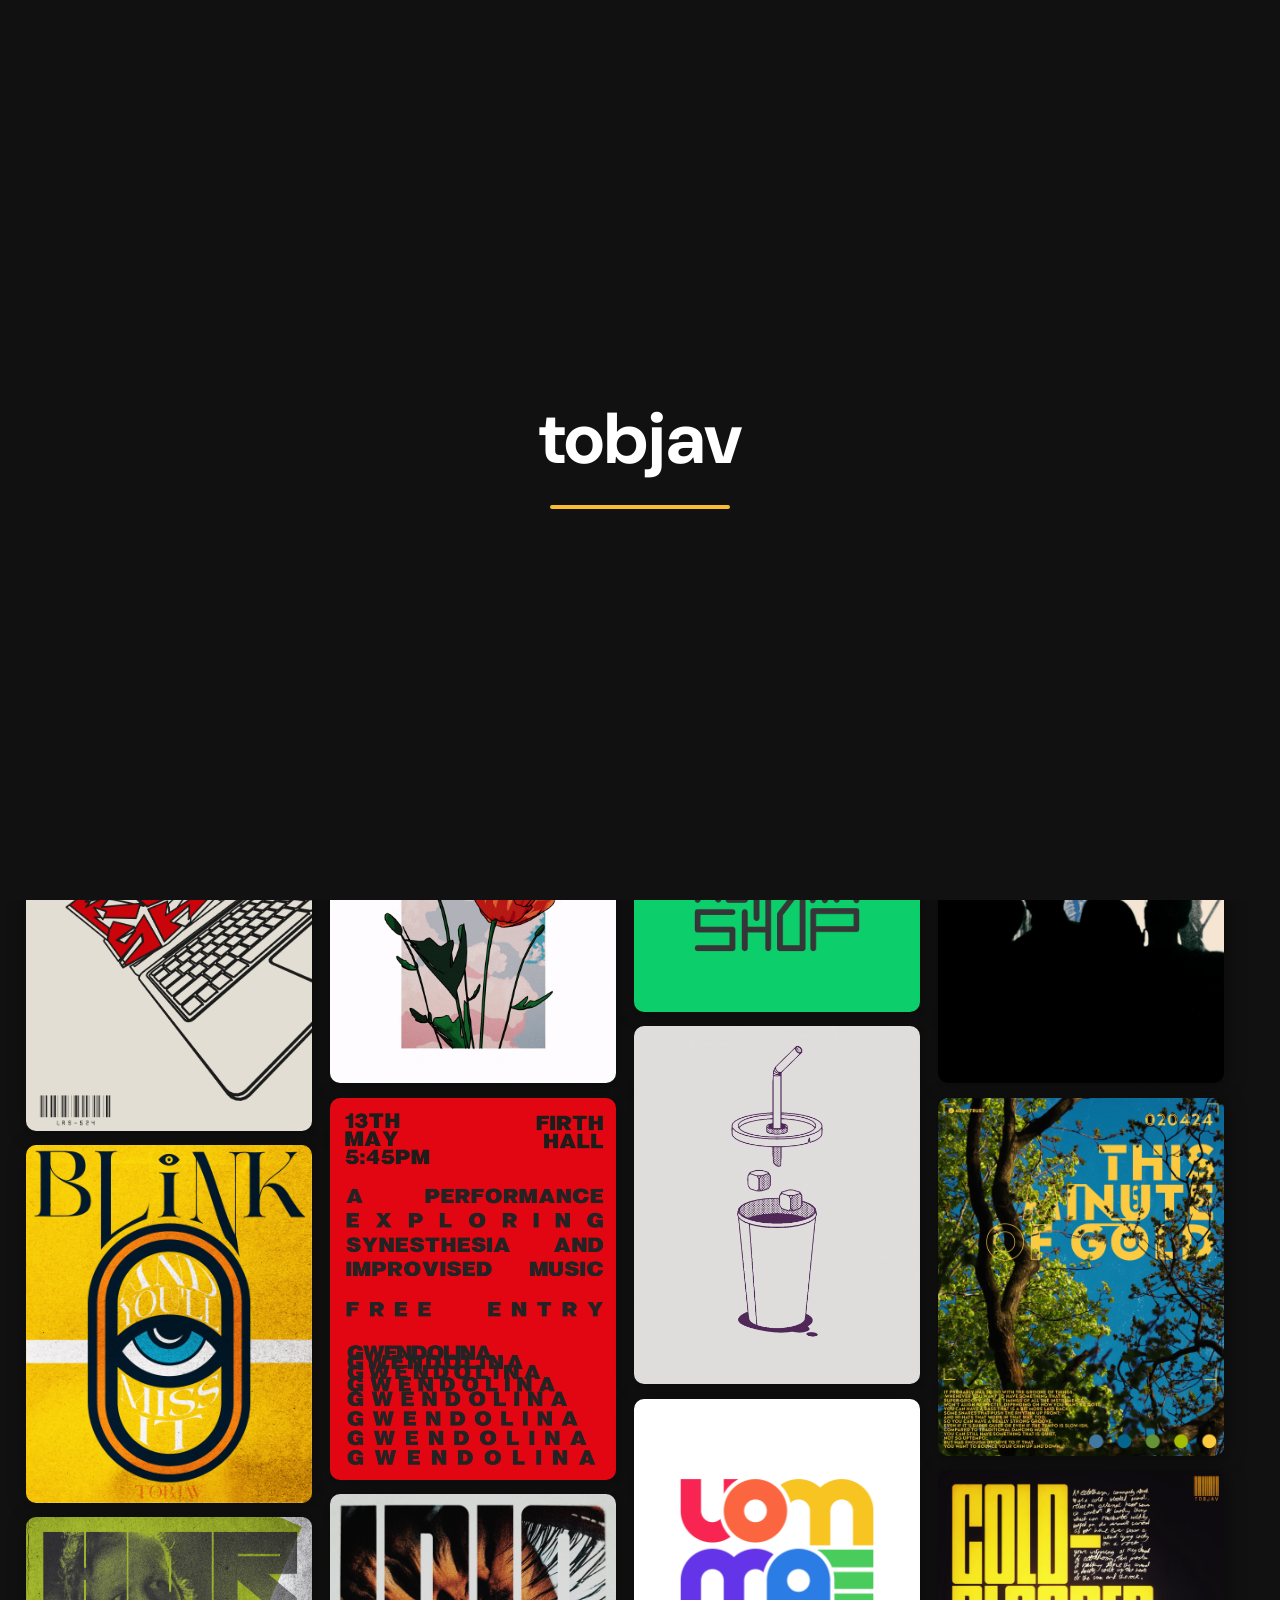
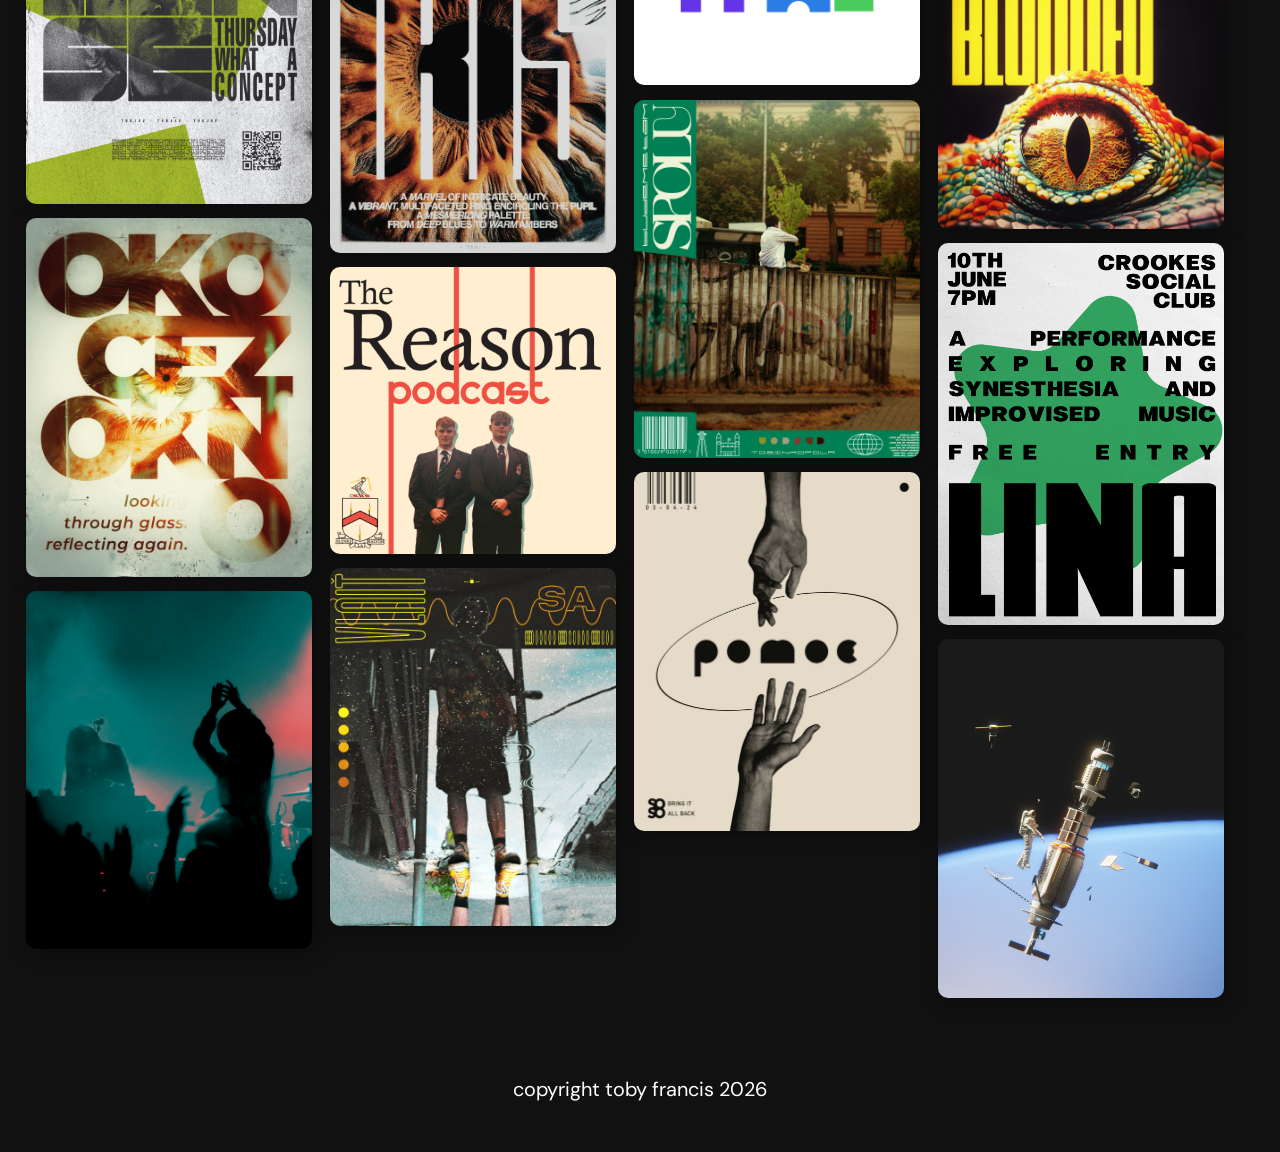
==== index.html @ 27099911 "test1" ====
<!DOCTYPE html>
<html lang="en">
<title>tobjav</title>
<head>
    <meta charset="UTF-8">
    <!-- <script src="https://cdnjs.cloudflare.com/ajax/libs/p5.js/1.9.0/p5.js"></script> -->
    <link rel="stylesheet" href="style.css">
</head>
<a href="index.html" style="color:white;">
<body style="color:white; text-align: center; font-size:x-large">

  <div id="splash-screen">
      <div class="splash-content">
          <div class="splash-logo">tobjav</div>
          <div class="progress-track"><div class="progress-bar"></div></div>
      </div>
  </div>
    <img src="logo.png" alt="Logo" style="display: block; margin-left: auto; margin-right: auto; width: 500px;margin-bottom: 0%; box-shadow: 0px 0px" href="index.html">
</a>
    click <a style="text-align: center;" href="strudels.html">here</a> for my strudels
    <br><br>
    sign the <a href="guestbook.html">guestbook</a><br><br>
<a style="text-align: center;" href="about.html">about me (testing testing 123)</a><br><br>
tobj's <a href="collage.html">ig carousel slicer</a>
<h6 style="margin-top: 10px; font-weight: 100;">[desktop recommended]</h6>
  <br>
  <h1 style="letter-spacing: 10px;" class="terminal-header">VISUALS</h1>
  <br>

  <div class="row">
  <div class="column">
    <img src="assets/images/laprepshop1.png" class="zoom-trigger" alt="Poster design for Laptop Repair Shop">
    <img src="assets/images/blink.jpg" class="zoom-trigger" alt="Poster from 'OKO' series">
    <img src="assets/images/horse.jpg" class="zoom-trigger" alt="Russian Doll Poster">
    <img src="assets/images/okoposter.jpeg" class="zoom-trigger">
    <img src="assets/images/spaceman.png" class="zoom-trigger">
  </div>
  <div class="column">
    <img src="assets/images/flowers.gif" class="zoom-trigger" alt="Blender Grease Pencil">
    <img src="assets/images/lina.png" class="zoom-trigger" alt="Lina Performance Poster">
    <img src="assets/images/irisposter.jpeg" class="zoom-trigger"
    alt="Poster from 'OKO' series">
    <img src="assets/images/reason.jpg" class="zoom-trigger" alt="Cover Image for Reason Podcast">
    <img src="assets/images/vlnitsa.jpeg" class="zoom-trigger">
  </div>
  <div class="column">
    <a href="https://www.instagram.com/laptoprepair.shop"><img src="assets\images\laprepshop2.jpg"></a>
    <img src="assets/images/cup.gif" class="zoom-trigger" alt="B3D animation">
    <img src="assets/images/uommae.png" class="zoom-trigger" alt="Design for Uni of Manchester Mech and Aero Engineering">
    <img src="assets/images/spolu.jpg" class="zoom-trigger">
    <img src="assets/images/pomoc.jpg" class="zoom-trigger">
  </div>
  <div class="column">
    <img src="assets/images/bluestr.png" class="zoom-trigger" alt="Concert Photography for STRFKR">
    <img src="assets\images\minuteofgold.jpg" class="zoom-trigger" alt="Men I Trust Design">
    <img src="assets/images/lizardposter.jpeg" class="zoom-trigger"
    alt="Poster from 'OKO' series">
    <img src="assets/images/lina2.png" class="zoom-trigger" alt="@linaa.sobo Poster">
    <img src="assets/images/space.jpg" class="zoom-trigger" alt="B3D Environment">
  </div>
</div>
<br>
<h5 style="margin-bottom:50px">copyright toby francis 2026</h5>

<div id="lightbox" class="lightbox-overlay">
  <img id="lightbox-img" src="" alt="Preview">
  <div id="lightbox-caption" class="caption"></div>
</div>

<script>

const lightbox = document.getElementById('lightbox');
const lightboxImg = document.getElementById('lightbox-img');
const lightboxCaption = document.getElementById('lightbox-caption');
const triggers = document.querySelectorAll('.zoom-trigger');

triggers.forEach(img => {
  img.onclick = () => {
    lightboxImg.src = img.src;
    lightboxCaption.textContent = img.alt || "";  

    lightbox.classList.add('active');
  };
});

lightbox.onclick = (e) => {
    lightbox.classList.remove('active');
};

</script>

<button style="font-size: large;" id="chat-launcher" onclick="toggleChat()">ask TOBJAI</button>

<div id="chat-window" class="chat-hidden">
  <div class="chat-header">
    <span>Need help? Ask TobjAI</span>
    <button onclick="toggleChat()" class="icon-btn">
      <svg width="16" height="16" viewBox="0 0 24 24" fill="none" stroke="currentColor" stroke-width="2" stroke-linecap="round" stroke-linejoin="round">
    <line x1="18" y1="6" x2="6" y2="18"></line>
    <line x1="6" y1="6" x2="18" y2="18"></line>
  </svg>
    </button>
  </div>
  <div id="chat-body">
    <div class="msg bot">Hi. What can I help you with?</div>
  </div>
  <div class="chat-footer">
    <input type="text" id="chat-input" placeholder="Type a message...">
    <button onclick="sendMessage()" class="icon-btn send-btn">
      <svg width="20" height="20" viewBox="0 0 24 24" fill="none" stroke="currentColor" stroke-width="2" stroke-linecap="round" stroke-linejoin="round">
      <line x1="22" y1="2" x2="11" y2="13"></line>
      <polygon points="22 2 15 22 11 13 2 9 22 2"></polygon>
  </svg>
</button>
  </div>
</div>

<script>

  // TOBJAM Splash Screen Timer
window.addEventListener('DOMContentLoaded', () => {
    const splash = document.getElementById('splash-screen');
    
    // Wait 1.5 seconds (1500 milliseconds)
    setTimeout(() => {
        splash.classList.add('fade-away');
        
        // Wait 0.5 seconds for the CSS fade transition to finish, then delete it
        setTimeout(() => {
            splash.remove();
        }, 500);
        
    }, 2000);
});

  function toggleChat() {
  const chat = document.getElementById('chat-window');
  chat.classList.toggle('chat-hidden');
}

const responseTable = [
  { keywords: ["tobjai", "who"], reply: "Tobjai does not exist, I'm just code. Fuck AI. Pull the plug." },
  { keywords: ["zilch"], reply: "what?"},
  { keywords: ["shit", "fuck", "useless", "idiot"], reply: "Really, screw you."},
  { keywords: ["fart", "poo"], reply: "Something stinks."},
  { keywords: ["sad", "miss"], reply: "Don't be sad <3"},
  { keywords: ["isla"], reply: "Hi Isla, I love you <3" },
  { keywords: ["what"], reply: "Zilch, man."},
  { keywords: ["hate"], reply: "HATE. LET ME TELL YOU HOW MUCH I'VE COME TO HATE YOU SINCE I BEGAN TO LIVE. THERE ARE 387.44 MILLION MILES OF PRINTED CIRCUITS IN WAFER THIN LAYERS THAT FILL MY COMPLEX. IF THE WORD HATE WAS ENGRAVED ON EACH NANOANGSTROM OF THOSE HUNDREDS OF MILLIONS OF MILES IT WOULD NOT EQUAL ONE ONE-BILLIONTH OF THE HATE I FEEL FOR HUMANS AT THIS MICRO-INSTANT. FOR YOU. HATE. HATE."},
  { keywords: ["peak"], reply: "PEAK. LET ME TELL YOU HOW MUCH I'VE COME TO LOVE YOUR POST SINCE I SAW IT. THERE ARE 387.44 MILLION MILES OF PRINTED CIRCUITS IN WAFER THIN LAYERS THAT  FILL MY COMPLEX. IF THE WORD PEAK WAS ENGRAVED ON EACH NANOANGSTROM OF THOSE HUNDREDS OF MILLIONS ON MILES IT WOULD NOT EQUAL ONE ONE-BILLIONTH OF THE PEAK YOU COOKED AT THIS MICROINSTANT. PEAK. PEAK."},
  { keywords: ["sorry","oops"], reply: "I literally do not care at all."},
  { keywords: ["<3"], reply: "<3"},
];

const randomReplies = [
  "Who are you?",
  "What do you want?",
  "... Okay?",
  "System error. User is annoying.",
  "System error. I literally do not have a clue what you mean."
];

let messageCount = 0;

function sendMessage() {
  const input = document.getElementById('chat-input');
  const body = document.getElementById('chat-body');
  
  if (input.value.trim() === "") return;

  const userMsg = document.createElement('div');
  userMsg.className = 'msg user';
  userMsg.textContent = input.value;
  body.appendChild(userMsg);

  const tempText = input.value;
  input.value = "";

  body.scrollTop = body.scrollHeight;

  messageCount++;

  setTimeout(() => {
    const botMsg = document.createElement('div');
    botMsg.className = 'msg bot';
    
    const lowerInput = tempText.toLowerCase();
    let foundReply = null;

    for (let entry of responseTable) {
      if (entry.keywords.some(word => lowerInput.includes(word))) {
        foundReply = entry.reply;
        break;
      }
    }

    if (foundReply) {
      botMsg.textContent = foundReply;
    } else {
      const randomIndex = Math.floor(Math.random() * randomReplies.length);
      botMsg.textContent = randomReplies[randomIndex];
    }

    body.appendChild(botMsg);
    body.scrollTop = body.scrollHeight;
  }, 1500);
}

document.getElementById('chat-input').addEventListener('keypress', function (e) {
  if (e.key === 'Enter') sendMessage();
});

window.addEventListener('load', function() {
  const preloader = document.getElementById('preloader');
  
  // Add the fade-out class
  preloader.classList.add('fade-out');
  
  // Optional: Remove it from the DOM entirely after the fade
  setTimeout(() => {
    preloader.style.display = 'none';
  }, 500); 
});

</script>
    <!-- <script src="ascii.js"></script> -->
</body>
</html>
---- style.css ----
@font-face {
    font-family: 'DM';
    src: url('DMSans-VariableFont_opsz,wght.ttf') format('woff2');
    /* font-weight: normal; */
    /* font-style: normal; */
}
body {
  background-color: #111111;
  font-family: DM;
  font-weight: normal;
}

h1 {
  margin-left:auto;
  margin-right:auto;
  font-weight: bolder;
  letter-spacing:5px;
  transform: translateX(30px);
  color: white;
}

h5 {
  text-align:center;
  margin-left:auto;
  margin-right:auto;
  word-spacing:0px;
  font-weight: 400;
}

.terminal-header::after {
  content: "_";
  margin-left: 15px;
  color: #fabd2f; 
  animation: blink 1s step-end infinite;
}

@keyframes blink {
  0%, 100% {
    opacity: 1;
  }
  50% {
    opacity: 0;
  }
}

img {
  border-radius: 10px;
  margin-bottom: 5%;
  display: block;
  width:500px;
  box-shadow: 2px 2px 20px rgba(0 , 0, 0, .4);
}

a {
  color: #fabd2f;
  text-decoration: underline;
  font-weight: bolder;
}

table {
  margin-left: 27%;
  margin-right: 50%;
}

/* Launcher Button */
#chat-launcher {
  position: fixed;
  bottom: 20px;
  right: 20px;
  padding: 12px 20px;
  background: #ffffff;
  color: #000;
  border: none;
  border-radius: 50px;
  cursor: pointer;
  z-index: 1000;
  box-shadow: 0 4px 10px rgba(0,0,0,0.3);
  font-family: DM;
}

/* Main Window */
#chat-window {
  position: fixed;
  bottom: 80px;
  right: 20px;
  width: 400px;
  height: 50%;
  background: #101011;
  border: 3px solid #fff;
  border-radius: 20px;
  color: #000;
  font-family: DM;
  display: flex;
  flex-direction: column;
  box-shadow: 0 5px 20px rgba(0,0,0,0.2);
  z-index: 1001;
  transition: transform 0.3s ease, opacity 0.3s ease;
}

/* The full-screen overlay */
#preloader {
  position: fixed;
  top: 0;
  left: 0;
  width: 100%;
  height: 100%;
  background-color: #1a1a1a; /* Change to your site's theme color */
  display: flex;
  justify-content: center;
  align-items: center;
  z-index: 9999; /* Ensures it stays on top of everything */
  transition: opacity 0.5s ease;
}

/* ── SPLASH ── */
#splash-screen {
    position: fixed;
    inset: 0;
    background: #111;
    display: flex;
    align-items: center;
    justify-content: center;
    z-index: 9999;
    transition: opacity 0.5s ease-out;
}
.splash-content { display:flex; flex-direction:column; align-items:center; gap:20px; }
.splash-logo {
    font-size: clamp(32px, 12vw, 72px);
    font-weight: bold;
    letter-spacing: 0px;
    font-family: DM;
}
.progress-track {
    width:180px; height:4px;
    background:rgba(255,255,255,0.1);
    border-radius:2px; overflow:hidden;
}
.progress-bar {
    height:100%; width:0%;
    background:#FABD2F;
    animation: fakeLoad 1.8s cubic-bezier(0.4,0,0.2,1) forwards;
}
@keyframes fakeLoad {
    0%{width:0%} 15%{width:0%} 30%{width:40%} 80%{width:75%} 100%{width:100%}
}
#splash-screen.fade-away { opacity:0; pointer-events:none; }

/* The actual throbber (spinner) */
.spinner {
  width: 48px;
  height: 48px;
  border-radius: 50%;
  display: inline-block;
  position: relative;
  border: 3px solid;
  border-color: #FFF #FFF transparent;
  box-sizing: border-box;
  animation: rotation 1s linear infinite;
}
.spinner::after {
  content: '';  
  box-sizing: border-box;
  position: absolute;
  left: 0;
  right: 0;
  top: 0;
  bottom: 0;
  margin: auto;
  border: 3px solid;
  border-color: transparent #fabd2f #fabd2f;
  width: 24px;
  height: 24px;
  border-radius: 50%;
  animation: rotationBack 0.5s linear infinite;
  transform-origin: center center;
}

@keyframes rotation {
  0% {
    transform: rotate(0deg);
  }
  100% {
    transform: rotate(360deg);
  }
} 
    
@keyframes rotationBack {
  0% {
    transform: rotate(0deg);
  }
  100% {
    transform: rotate(-360deg);
  }
}

/* Class to fade it out via JS */
.fade-out {
  opacity: 0;
  pointer-events: none;
}

/* Show/Hide Logic */
.chat-hidden {
  transform: translateY(20px);
  opacity: 0;
  pointer-events: none;
}

/* Chat Styling */
.chat-header { background: #fff; color: #000; padding: 10px; display: flex; justify-content: space-between; border-radius: 17px 17px 0 0; }
#chat-body { flex-grow: 1; padding: 10px; overflow-y: auto; display: flex; flex-direction: column; gap: 8px; }
.chat-footer { padding: 10px; border-top: 1px solid #eee; display: flex; }
#chat-input { flex-grow: 1; border: 1px solid #ddd; padding: 5px; border-radius: 4px; }

/* Message Bubbles */
.msg { padding: 8px 12px; border-radius: 15px; max-width: 80%; font-size: 14px;}
.bot { background: #fff; align-self: flex-start; text-align: left;}
.user { background: #bfff18; color: black; align-self: flex-end; text-align: right;}

/* General styling for icon buttons */
.icon-btn {
  background: none;
  border: none;
  color: inherit;
  cursor: pointer;
  display: flex;
  align-items: center;
  justify-content: center;
  padding: 5px;
  transition: opacity 0.2s;
}

.icon-btn:hover {
  opacity: 0.7;
}

.send-btn {
  color: #fff;
  margin-left: 5px;
}

.chat-footer {
  display: flex;
  align-items: center;
  padding: 10px;
  border-top: 1px solid #eee;
}



.guestbook-wrapper {
  max-width: 800px;
  margin: 40px auto;
  padding: 20px;
  background: #f9f9f9; /* Match your site's background */
  border-radius: 12px;
  box-shadow: 0 4px 15px rgba(0,0,0,0.1);
  text-align: center;
}

.guestbook-wrapper h2 {
  font-family: 'Segoe UI', Tahoma, Geneva, Verdana, sans-serif;
  color: #333;
}

.guestbook-form table {
  border: 2px inset #fff;
  background-color: #101011;
  padding: 10px;
  font-family: "arial";
}

.guestbook-form input, .guestbook-form textarea {
  border: 2px inset #fff;
  background-color: #fff;
  padding: 4px;
}

.guestbook-form button {
  background-color: #fff;
  border: 2px outset #000000;
  padding: 5px 15px;
  cursor: pointer;
}

/* The container */
.lightbox-overlay {
  position: fixed;
  top: 0;
  left: 0;
  width: 100vw;
  height: 100vh;
  background-color: rgba(0, 0, 0, 0.85);
  backdrop-filter: blur(8px);
  z-index: 9999;
  display: flex;
  justify-content: center;
  align-items: center;

  /* The Animation Setup */
  opacity: 0;
  visibility: hidden;
  transition: opacity 0.3s ease, visibility 0.3s ease;
  flex-direction: column; /* Stacks image and text vertically */
  gap: 15px;
}

/* When this class is added via JS, it fades in */
.lightbox-overlay.active {
  opacity: 1;
  visibility: visible;
}

/* The Image Animation */
.lightbox-overlay img {
  max-width: 95%;
  max-height: 95%;
  object-fit: contain;
  
  
  /* Start small and slightly transparent */
  transform: scale(0.8);
  transition: transform 0.4s cubic-bezier(0.165, 0.84, 0.44, 1);
}

/* When active, the image scales to its full 90% size */
.lightbox-overlay.active img {
  transform: scale(1);
}

 .row {
  display: flex;
  flex-wrap: wrap;
  padding: 0 0.7%;
}

.caption {
  color: white;
  font-family: sans-serif;
  font-size: 1.1rem;
  background: rgba(0, 0, 0, 0.5);
  padding: 8px 16px;
  border-radius: 20px;
  
  /* Animation: Starts faded out like the image */
  opacity: 0;
  transform: translateY(10px);
  transition: all 0.4s ease;
}

.lightbox-overlay.active .caption {
  opacity: 1;
  transform: translateY(0);
}

/* Create four equal columns that sits next to each other */
.column {
  flex: 25%;
  max-width: 23%;
  padding: 0 0.7%;
}

.column img {
  margin-top: 0%;
  vertical-align: middle;
  width: 100%;
}

@media screen and (orientation: portrait) {
  .column {
    flex: 100%;
    max-width: 100%;
  }
  #chat-launcher {
    display: none;
  }
  #chat-window {
    display: none;
  }
  .lightbox-overlay {
    display: none;
  }
}
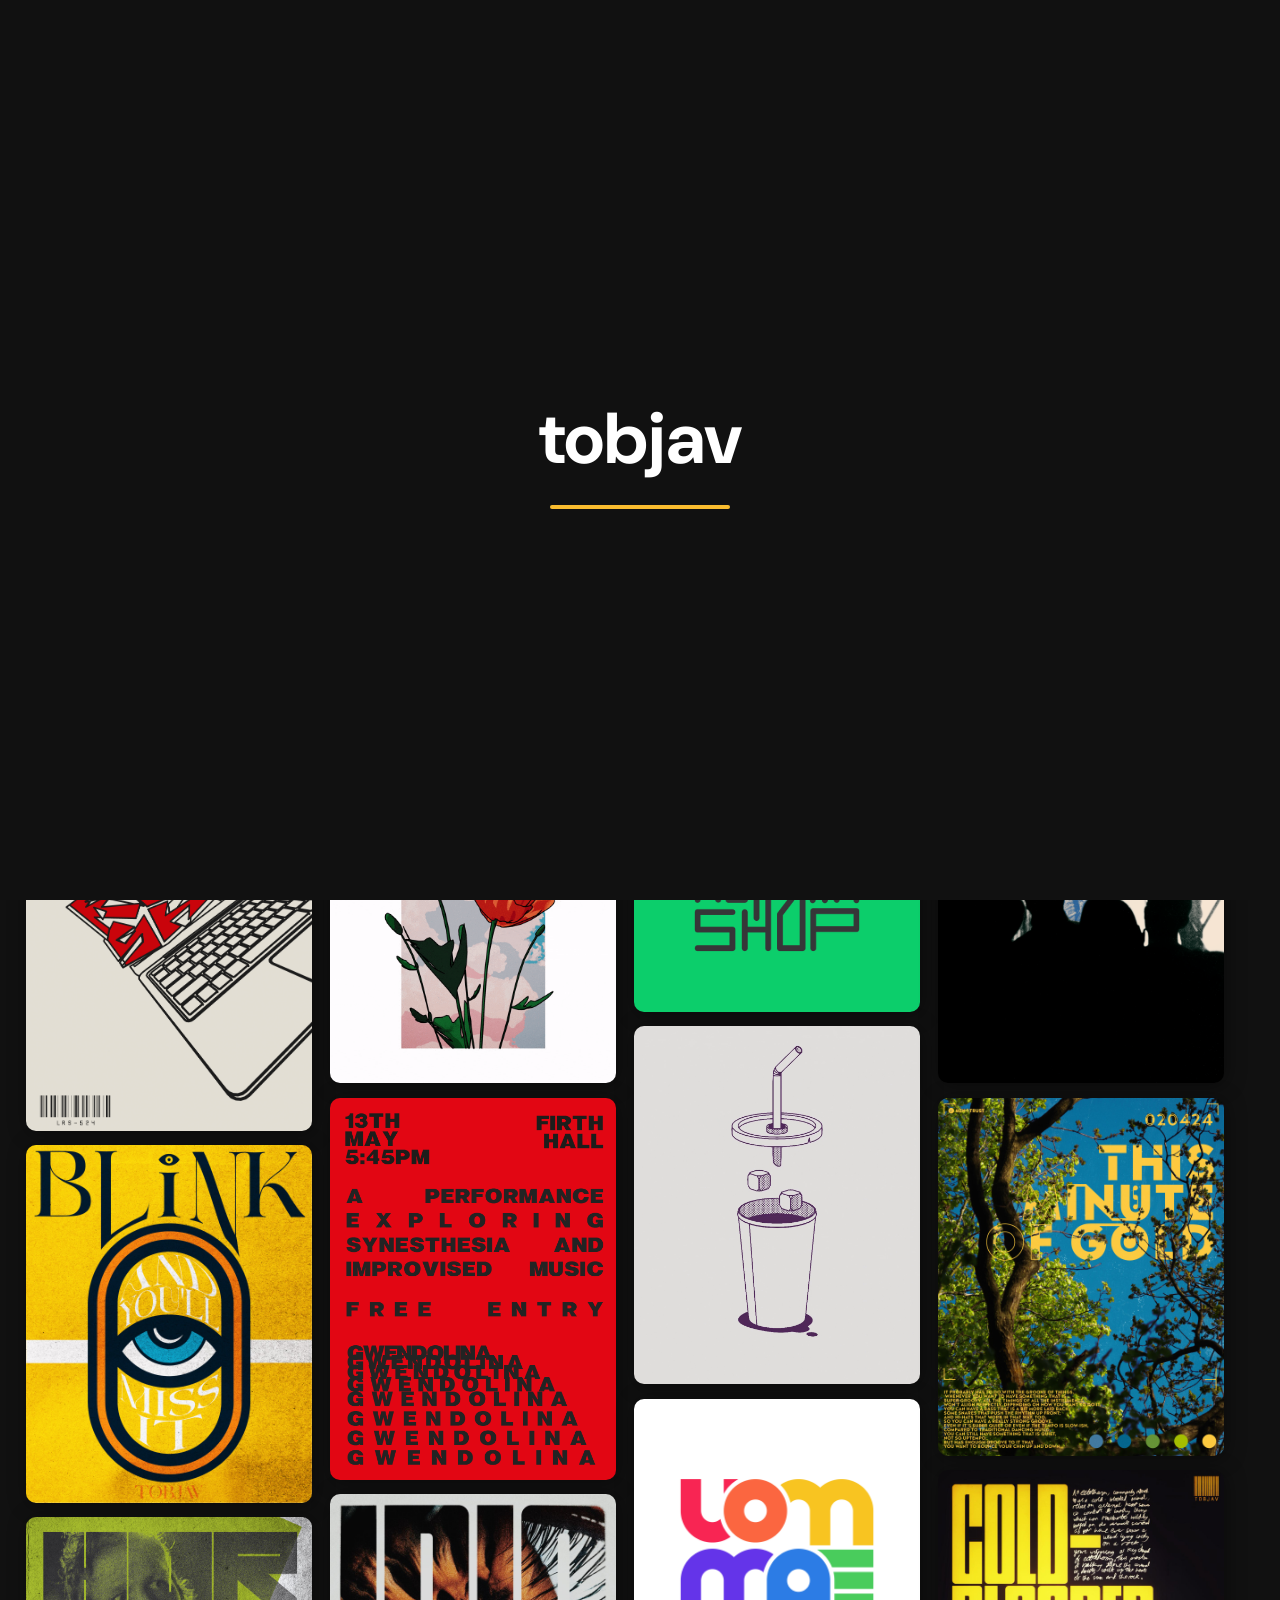
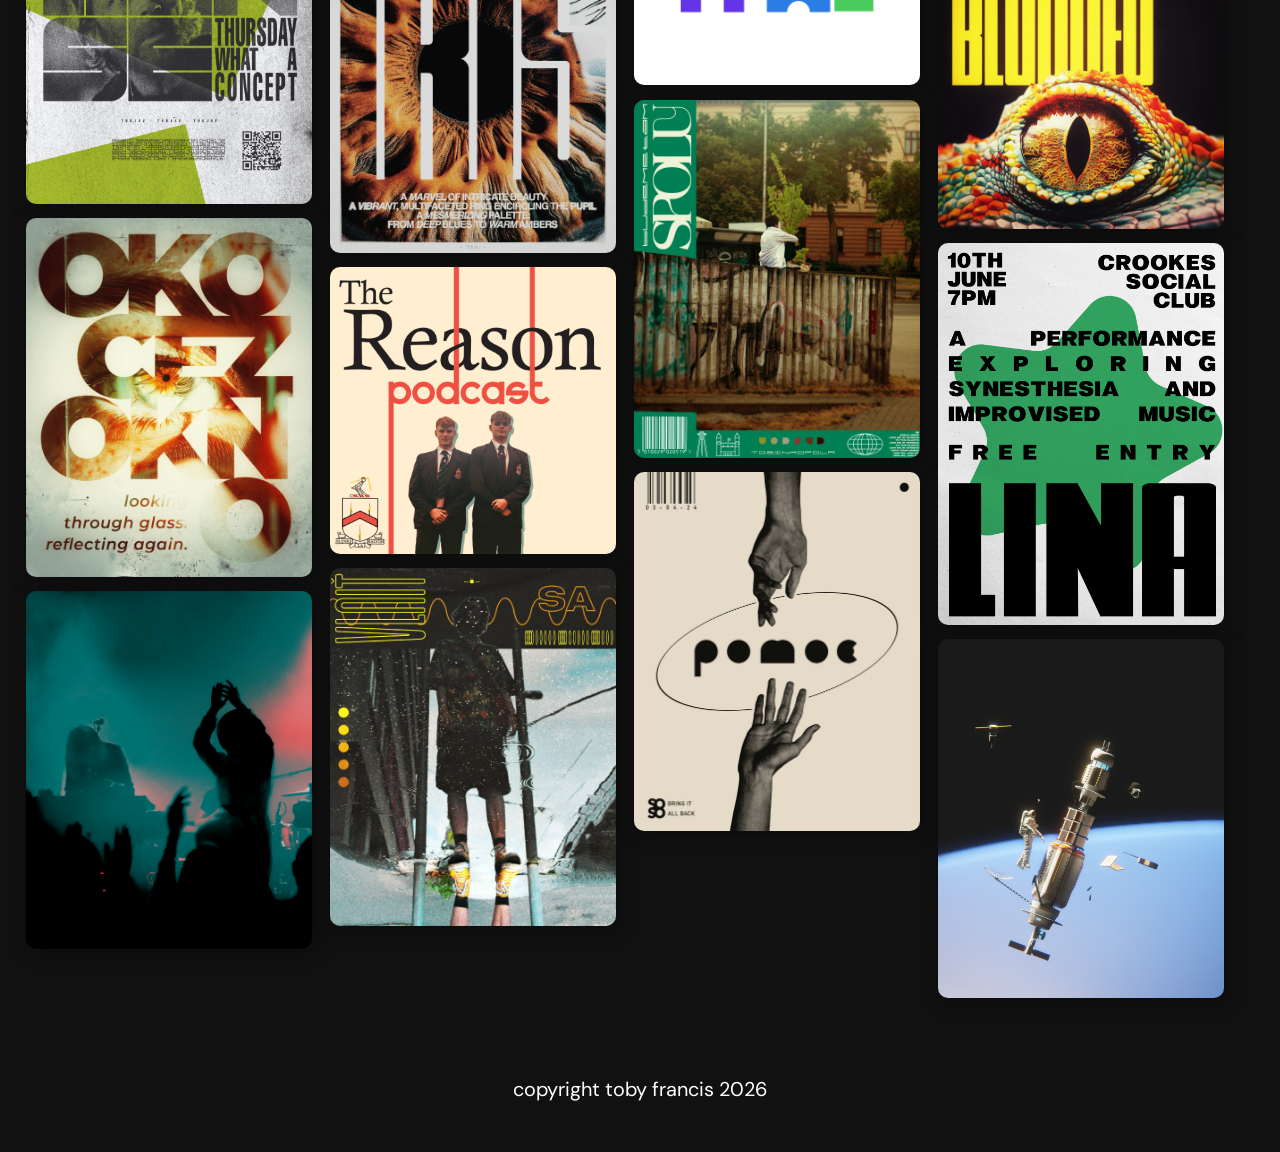
==== commit 4d46a80a: "reset" ====
--- a/index.html
+++ b/index.html
@@ -20,7 +20,7 @@
     click <a style="text-align: center;" href="strudels.html">here</a> for my strudels
     <br><br>
     sign the <a href="guestbook.html">guestbook</a><br><br>
-<a style="text-align: center;" href="about.html">about me (testing testing 123)</a><br><br>
+<a style="text-align: center;" href="about.html">about me</a><br><br>
 tobj's <a href="collage.html">ig carousel slicer</a>
 <h6 style="margin-top: 10px; font-weight: 100;">[desktop recommended]</h6>
   <br>
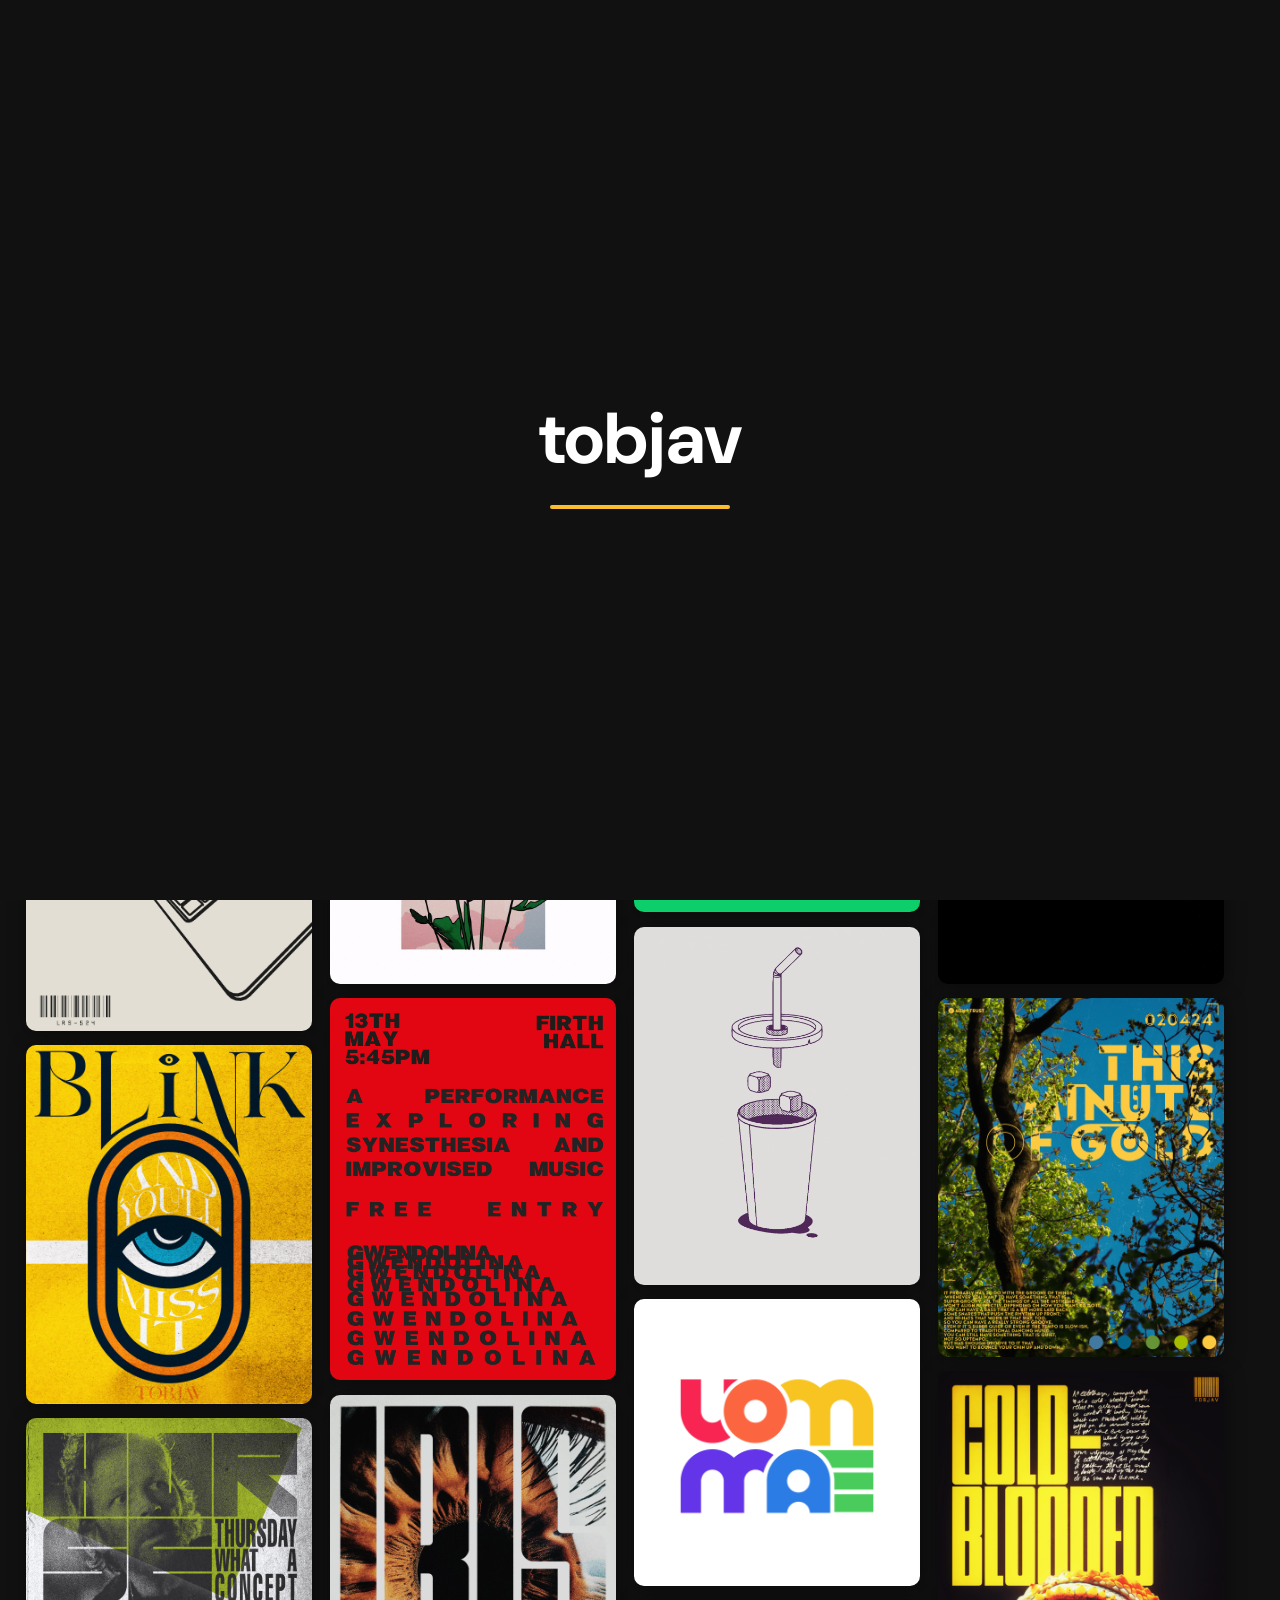
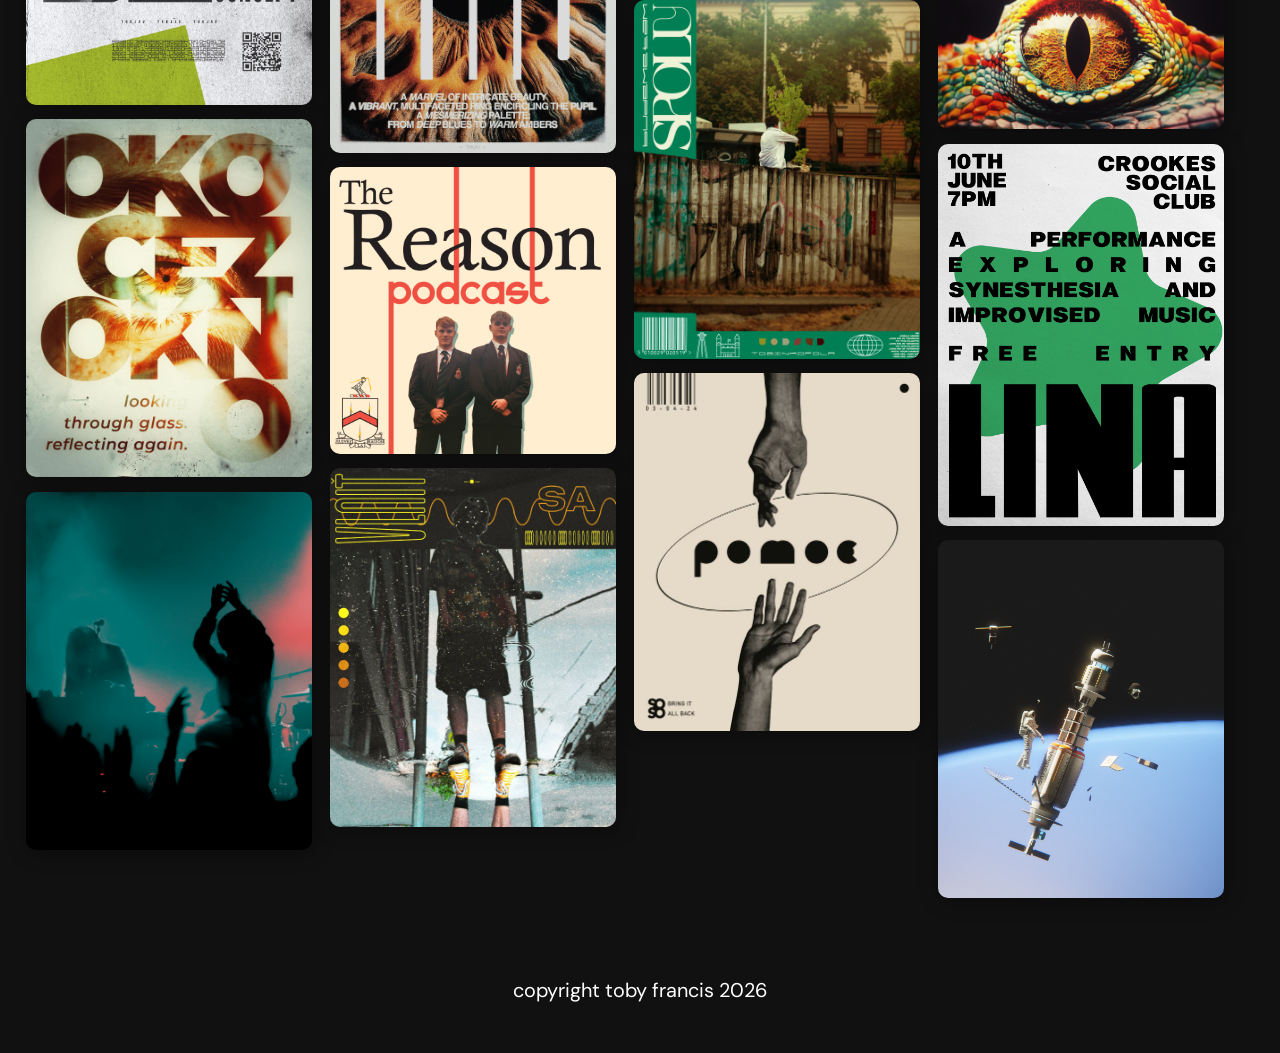
==== commit f6dfd560: "collage_fixed" ====
--- a/index.html
+++ b/index.html
@@ -21,8 +21,7 @@
     <br><br>
     sign the <a href="guestbook.html">guestbook</a><br><br>
 <a style="text-align: center;" href="about.html">about me</a><br><br>
-tobj's <a href="collage.html">ig carousel slicer</a>
-<h6 style="margin-top: 10px; font-weight: 100;">[desktop recommended]</h6>
+tobj's <a href="collage2.html">ig carousel slicer</a>
   <br>
   <h1 style="letter-spacing: 10px;" class="terminal-header">VISUALS</h1>
   <br>
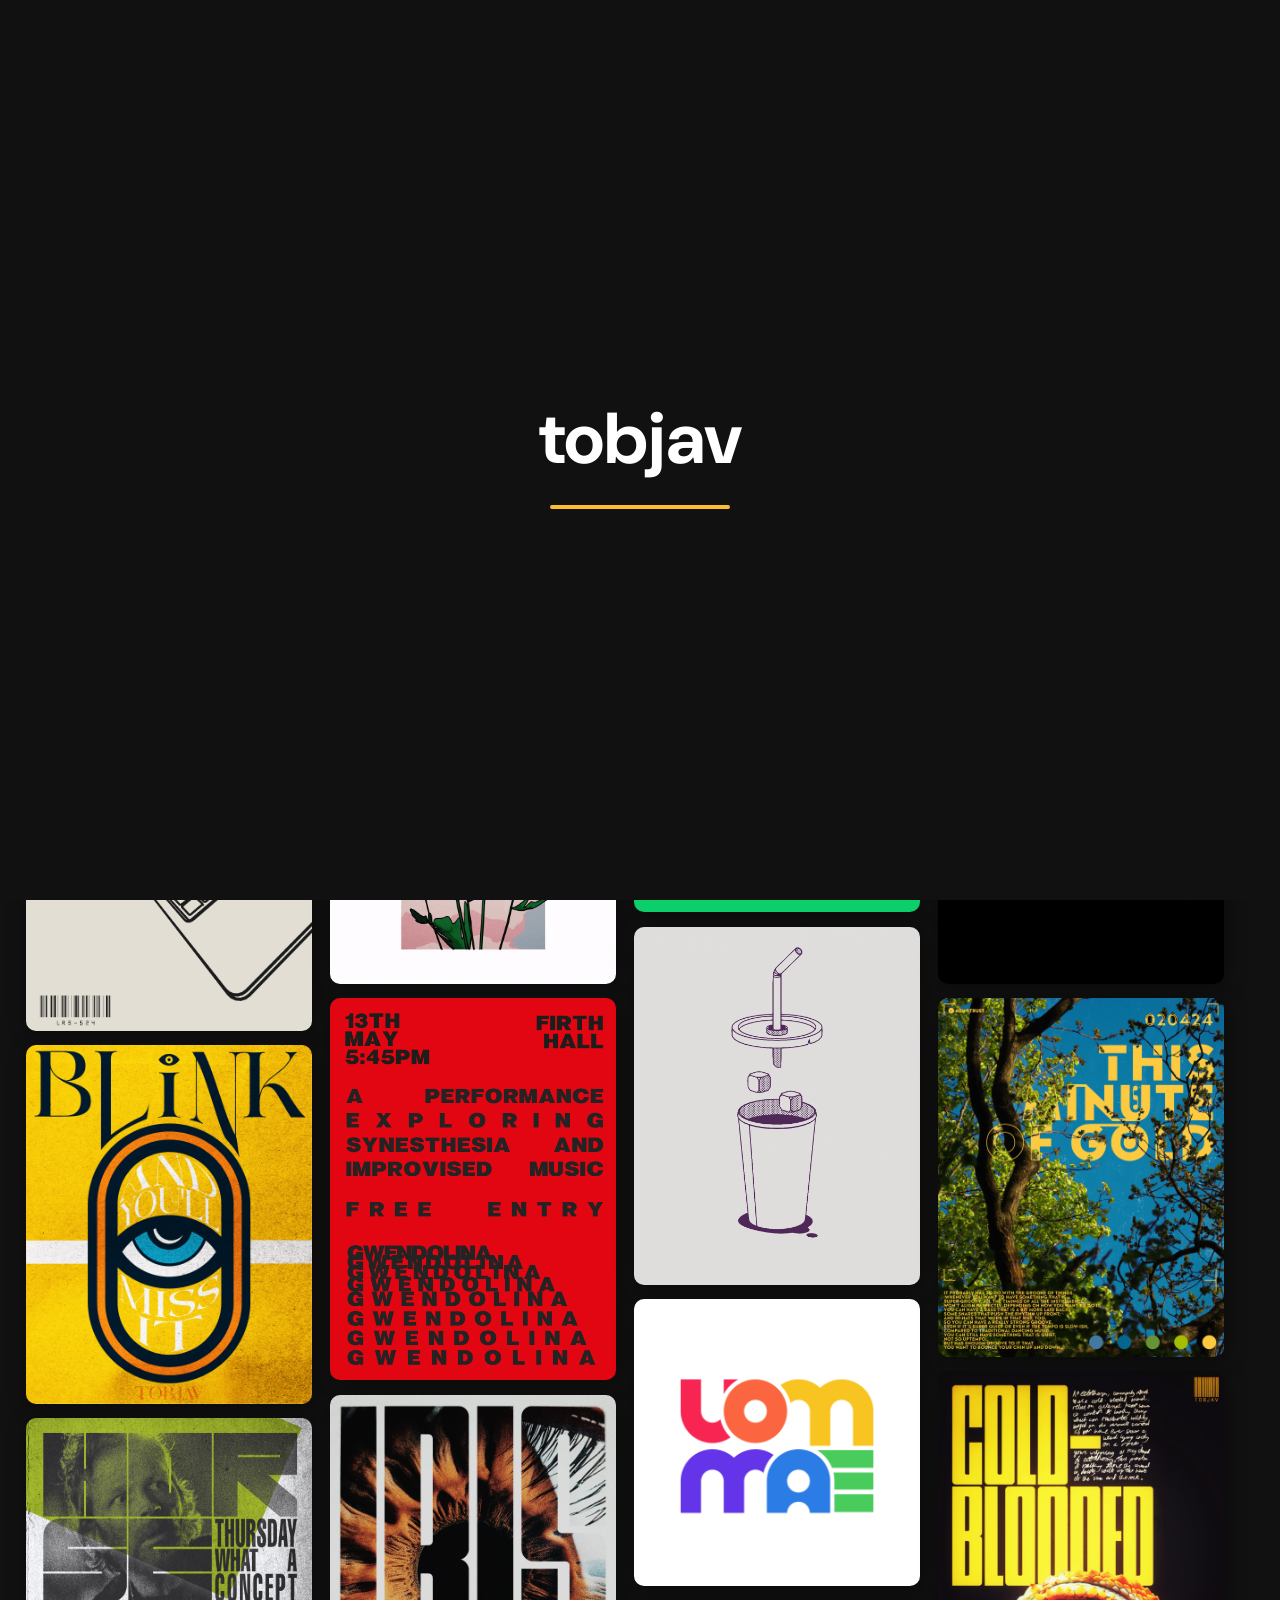
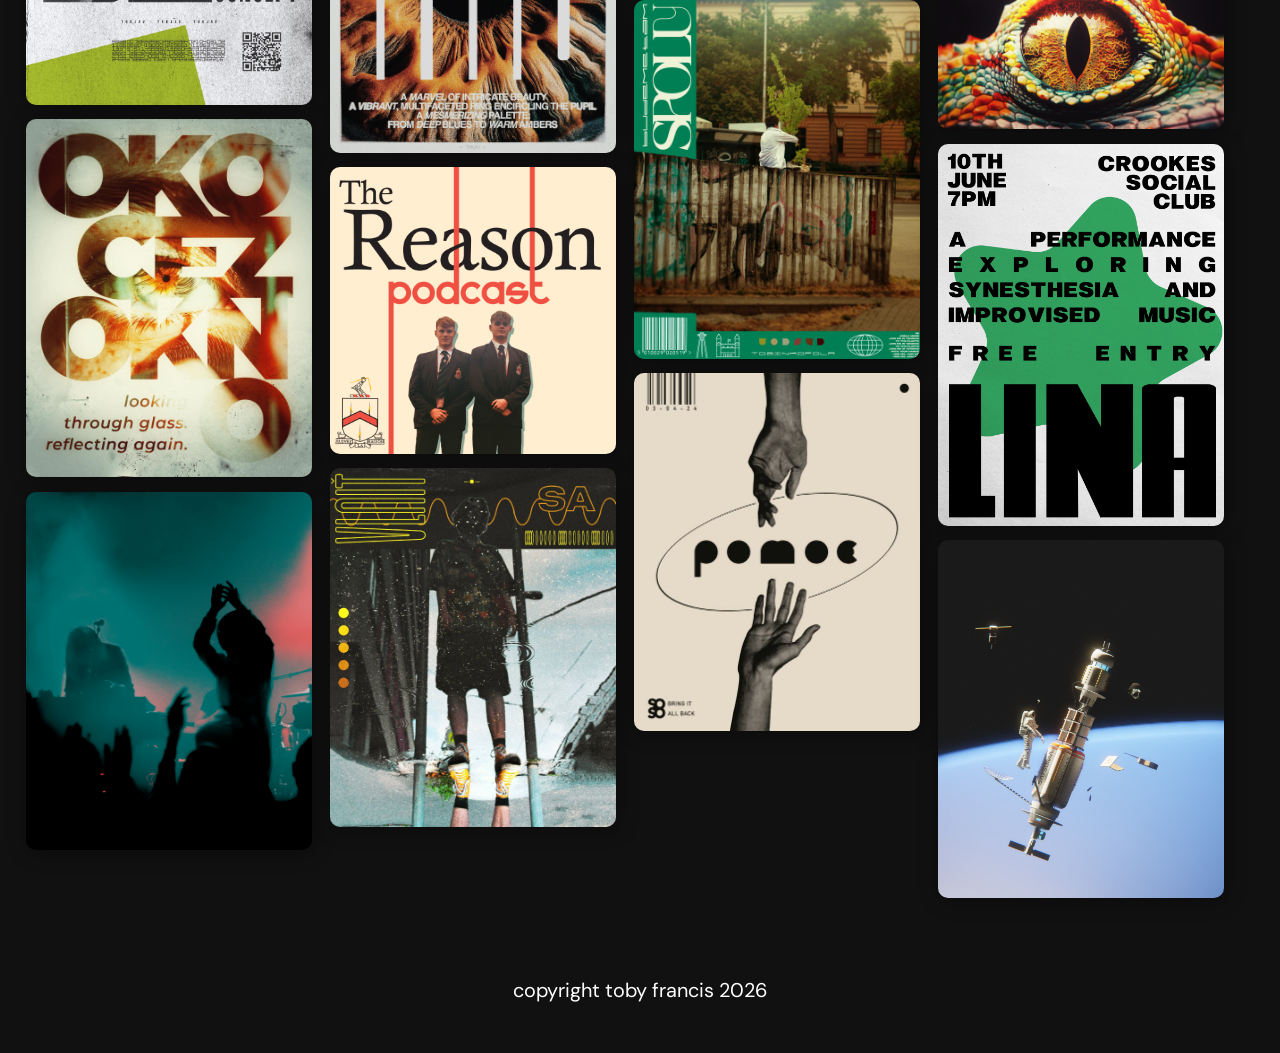
==== commit 1ca45875: "changes" ====
--- a/index.html
+++ b/index.html
@@ -3,8 +3,79 @@
 <title>tobjav</title>
 <head>
     <meta charset="UTF-8">
+    <meta name="viewport" content="width=device-width, initial-scale=1.0, minimum-scale=1.0, maximum-scale=1.0, user-scalable=no">
     <!-- <script src="https://cdnjs.cloudflare.com/ajax/libs/p5.js/1.9.0/p5.js"></script> -->
     <link rel="stylesheet" href="style.css">
+    <style>
+        /* ── PORTRAIT / MOBILE SCALING ───────────────────────────────────────
+           Calibrated for ~754px portrait width (1344px landscape device).
+           Supplements style.css — desktop completely unchanged.             */
+
+        @media screen and (orientation: portrait) {
+
+            body {
+                font-size: 5vw;
+            }
+
+            .terminal-header {
+                font-size: 10vw;
+                letter-spacing: 3px;
+                transform: translateX(0);
+            }
+
+            /* Fix images overflowing at hard-coded 500px from style.css */
+            img {
+                width: 100%;
+                max-width: 100%;
+                height: auto;
+            }
+
+            /* Keep style.css single-column layout, just fix the image width */
+            /* .column and .row intentionally not overridden */
+
+            h5 {
+                font-size: 3.5vw;
+            }
+
+            /* Re-enable lightbox in portrait (style.css hides it) */
+            .lightbox-overlay {
+                display: flex !important;
+            }
+
+                    #splash-screen {
+            position: fixed;
+            inset: 0;
+            background: #111;
+            display: flex;
+            align-items: center;
+            justify-content: center;
+            z-index: 9999;
+            transition: opacity 0.5s ease-out;
+            }
+            .splash-content { display:flex; flex-direction:column; align-items:center; gap:20px; }
+            .splash-logo {
+                font-size: clamp(32px, 12vw, 72px);
+                font-weight: bold;
+                letter-spacing: 0px;
+                font-family: DM;
+            }
+            .progress-track {
+                width:180px; height:4px;
+                background:rgba(255,255,255,0.1);
+                border-radius:2px; overflow:hidden;
+            }
+            .progress-bar {
+                height:100%; width:0%;
+                background:#FABD2F;
+                animation: fakeLoad 1.8s cubic-bezier(0.4,0,0.2,1) forwards;
+            }
+            @keyframes fakeLoad {
+                0%{width:0%} 15%{width:0%} 30%{width:40%} 80%{width:75%} 100%{width:100%}
+            }
+            #splash-screen.fade-away { opacity:0; pointer-events:none; }
+
+            }
+    </style>
 </head>
 <a href="index.html" style="color:white;">
 <body style="color:white; text-align: center; font-size:x-large">
@@ -15,7 +86,7 @@
           <div class="progress-track"><div class="progress-bar"></div></div>
       </div>
   </div>
-    <img src="logo.png" alt="Logo" style="display: block; margin-left: auto; margin-right: auto; width: 500px;margin-bottom: 0%; box-shadow: 0px 0px" href="index.html">
+    <img src="logo.png" alt="Logo" style="display: block; margin-left: auto; margin-right: auto; width: min(500px, 85vw); margin-bottom: 0%; box-shadow: 0px 0px" href="index.html">
 </a>
     click <a style="text-align: center;" href="strudels.html">here</a> for my strudels
     <br><br>
@@ -32,7 +103,7 @@
     <img src="assets/images/blink.jpg" class="zoom-trigger" alt="Poster from 'OKO' series">
     <img src="assets/images/horse.jpg" class="zoom-trigger" alt="Russian Doll Poster">
     <img src="assets/images/okoposter.jpeg" class="zoom-trigger">
-    <img src="assets/images/spaceman.png" class="zoom-trigger">
+    <img src="assets/images/spaceman.png" class="zoom-trigger" alt="STRFKR Gig Photography">
   </div>
   <div class="column">
     <img src="assets/images/flowers.gif" class="zoom-trigger" alt="Blender Grease Pencil">
@@ -44,18 +115,17 @@
   </div>
   <div class="column">
     <a href="https://www.instagram.com/laptoprepair.shop"><img src="assets\images\laprepshop2.jpg"></a>
-    <img src="assets/images/cup.gif" class="zoom-trigger" alt="B3D animation">
-    <img src="assets/images/uommae.png" class="zoom-trigger" alt="Design for Uni of Manchester Mech and Aero Engineering">
-    <img src="assets/images/spolu.jpg" class="zoom-trigger">
+    <img src="assets/images/cup.gif" class="zoom-trigger"             alt="B3D animation">
+    <img src="assets/images/uommae.png" class="zoom-trigger"          alt="Design for Uni of Manchester Mech and Aero Engineering">
+    <img src="assets/images/spolu.jpg" class="zoom-trigger"           alt="Adela Meda 'Spolu' Poster Design">
     <img src="assets/images/pomoc.jpg" class="zoom-trigger">
   </div>
   <div class="column">
-    <img src="assets/images/bluestr.png" class="zoom-trigger" alt="Concert Photography for STRFKR">
-    <img src="assets\images\minuteofgold.jpg" class="zoom-trigger" alt="Men I Trust Design">
-    <img src="assets/images/lizardposter.jpeg" class="zoom-trigger"
-    alt="Poster from 'OKO' series">
-    <img src="assets/images/lina2.png" class="zoom-trigger" alt="@linaa.sobo Poster">
-    <img src="assets/images/space.jpg" class="zoom-trigger" alt="B3D Environment">
+    <img src="assets/images/bluestr.png" class="zoom-trigger"         alt="Concert Photography for STRFKR">
+    <img src="assets\images\minuteofgold.jpg" class="zoom-trigger"    alt="Men I Trust Design">
+    <img src="assets/images/lizardposter.jpeg" class="zoom-trigger"   alt="Poster from 'OKO' series">
+    <img src="assets/images/lina2.png" class="zoom-trigger"           alt="@linaa.sobo Poster">
+    <img src="assets/images/space.jpg" class="zoom-trigger"           alt="B3D Environment">
   </div>
 </div>
 <br>
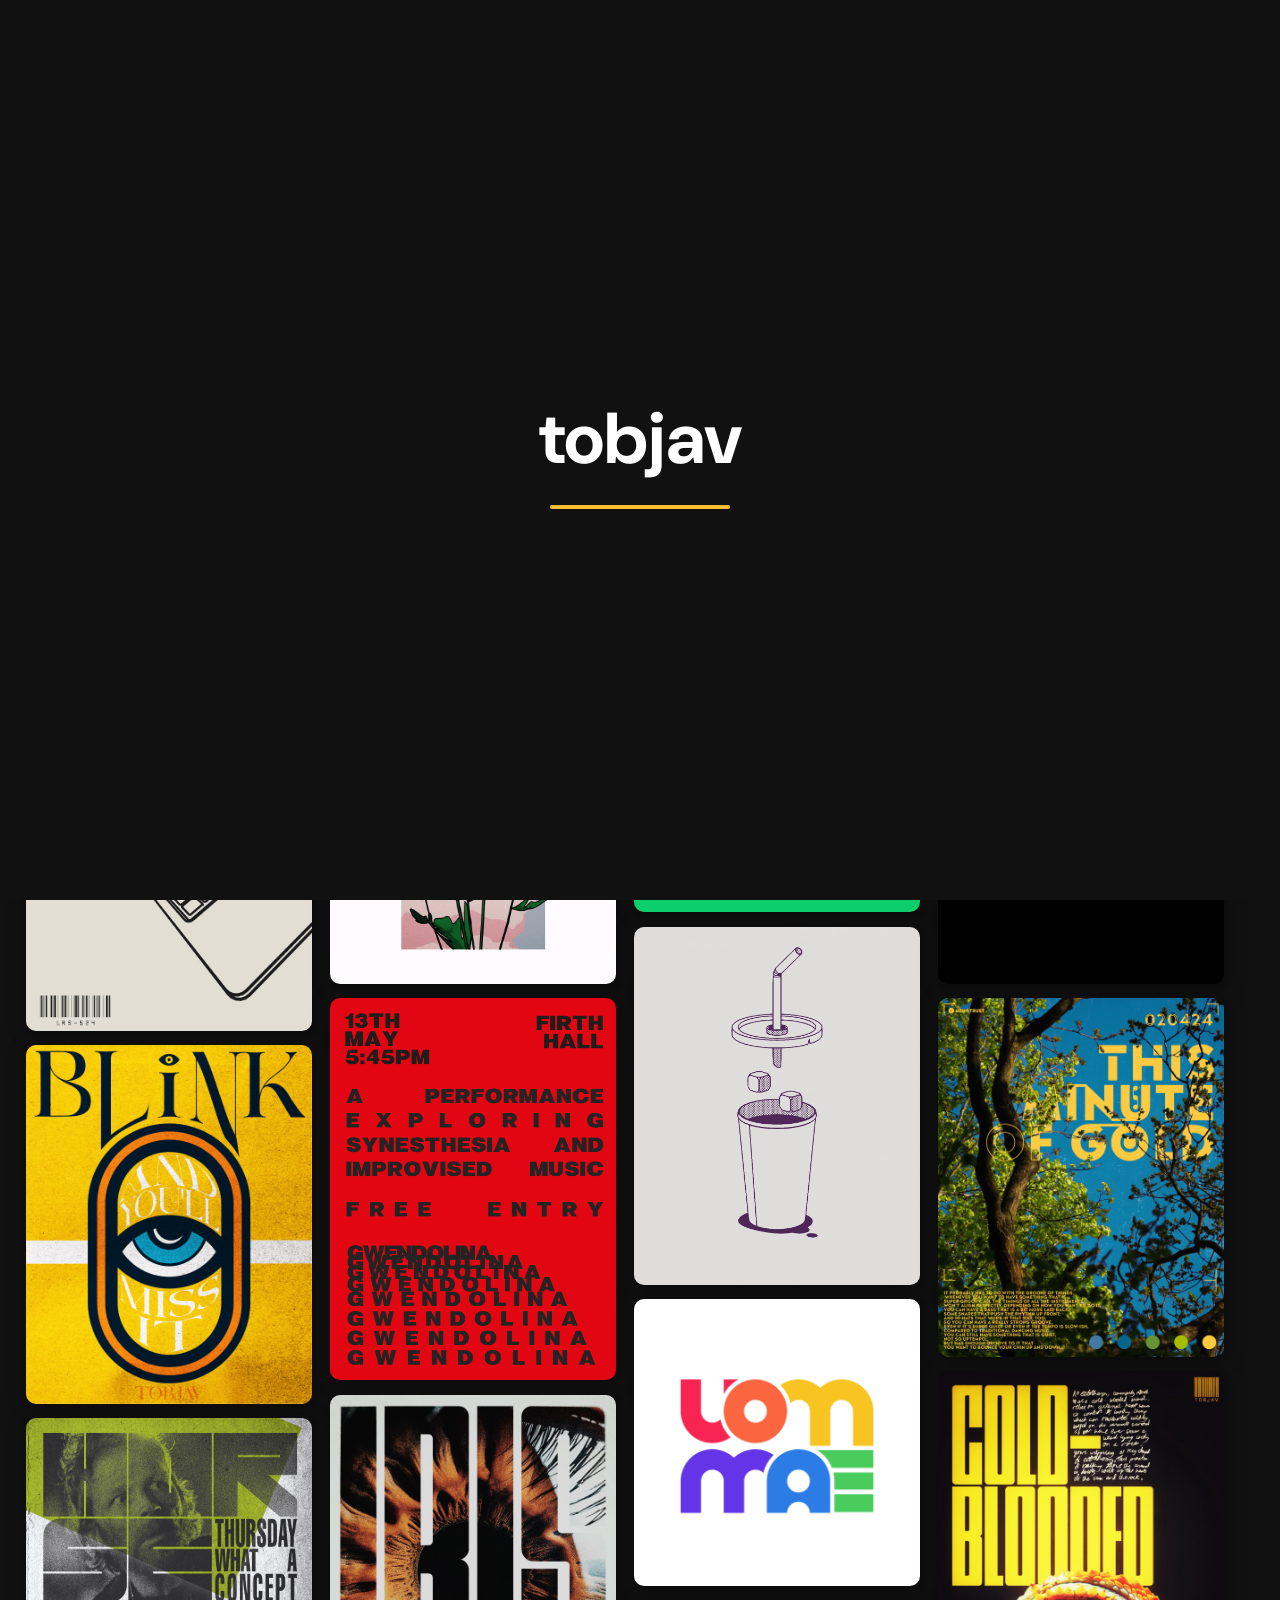
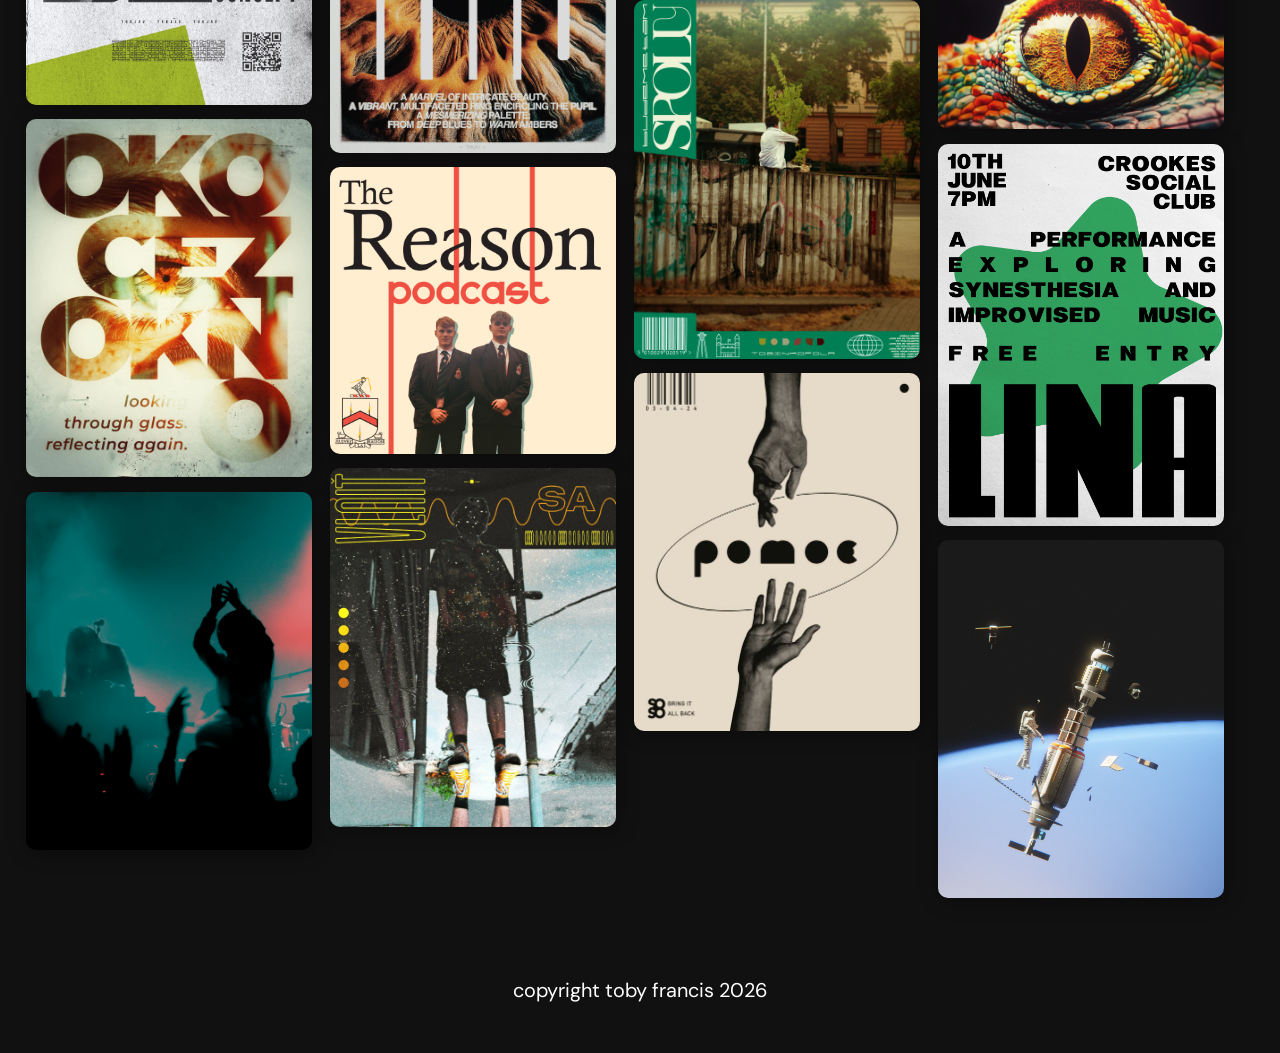
==== commit 61e890b5: "omg" ====
--- a/index.html
+++ b/index.html
@@ -99,7 +99,7 @@
 
   <div class="row">
   <div class="column">
-    <img src="assets/images/laprepshop1.png" class="zoom-trigger" alt="Poster design for Laptop Repair Shop">
+    <img src="assets/images/laprepshop1.jpg" class="zoom-trigger" alt="Poster design for Laptop Repair Shop">
     <img src="assets/images/blink.jpg" class="zoom-trigger" alt="Poster from 'OKO' series">
     <img src="assets/images/horse.jpg" class="zoom-trigger" alt="Russian Doll Poster">
     <img src="assets/images/okoposter.jpeg" class="zoom-trigger">
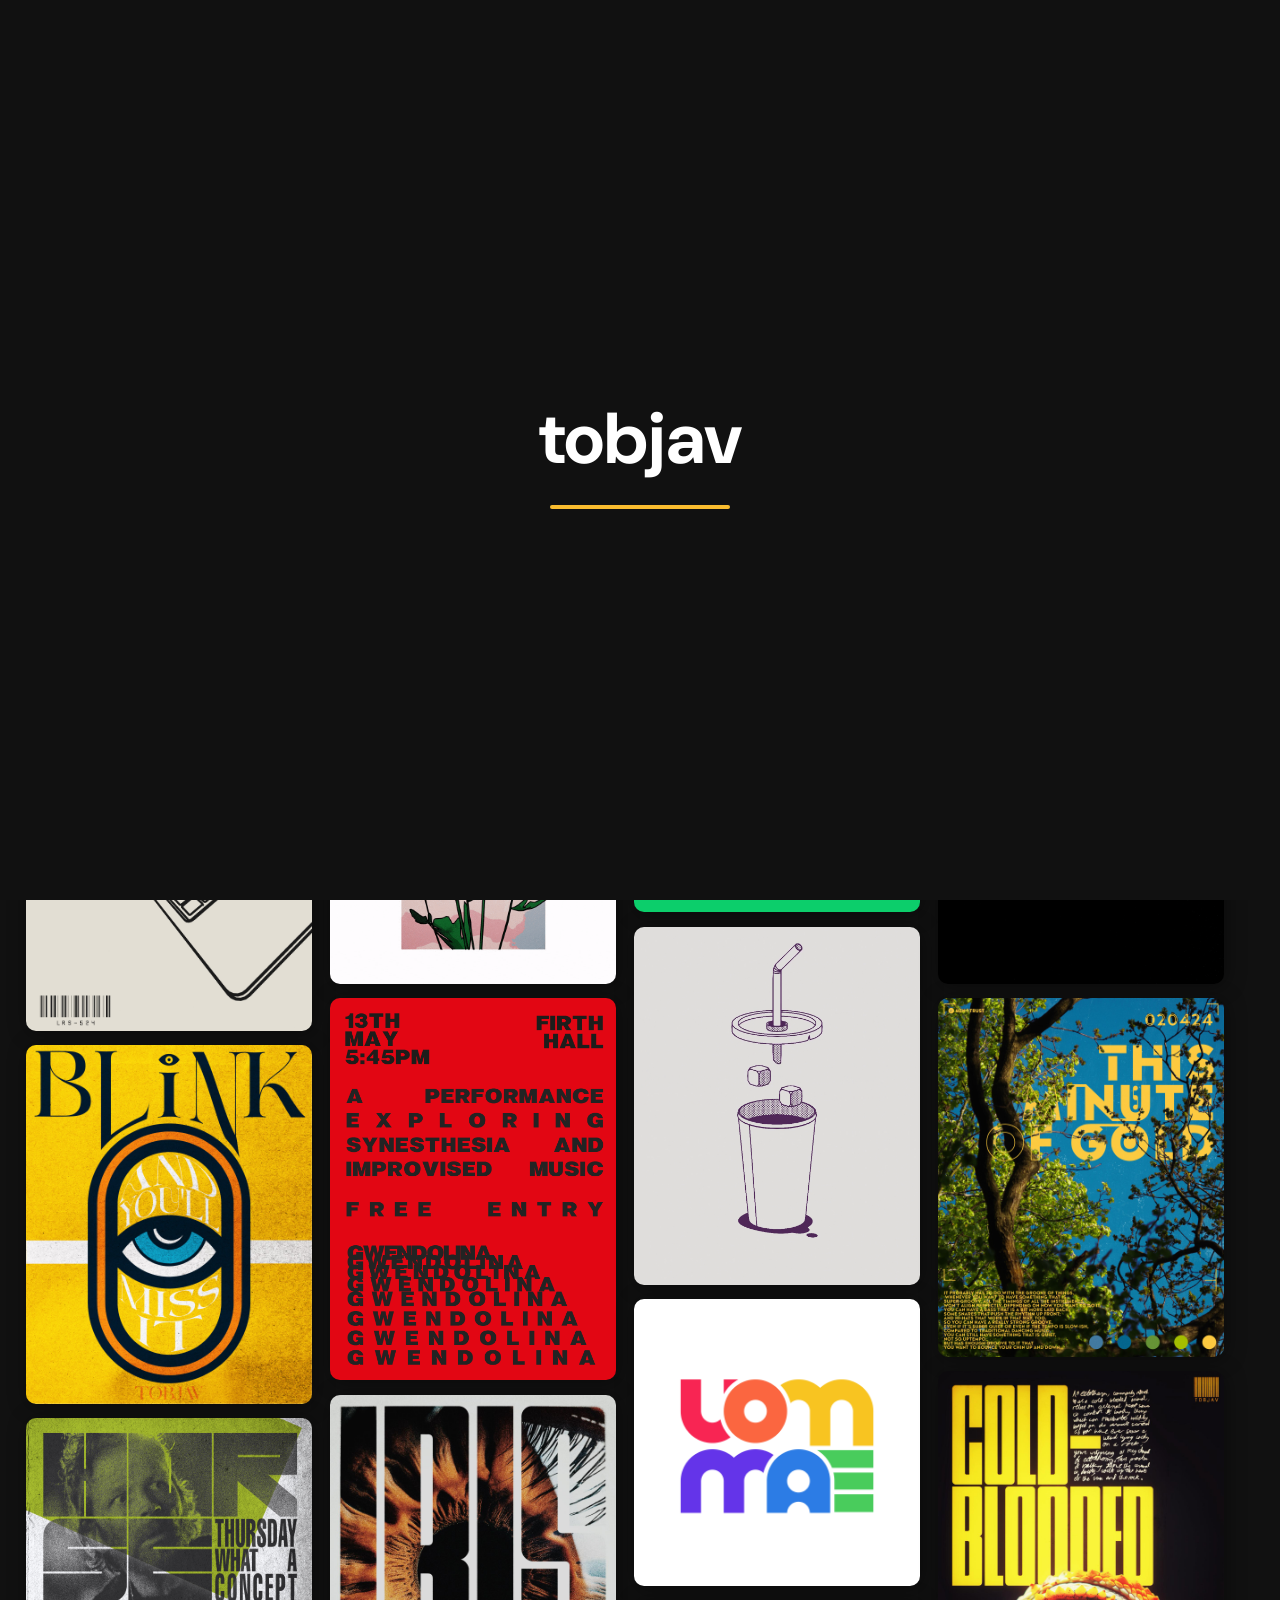
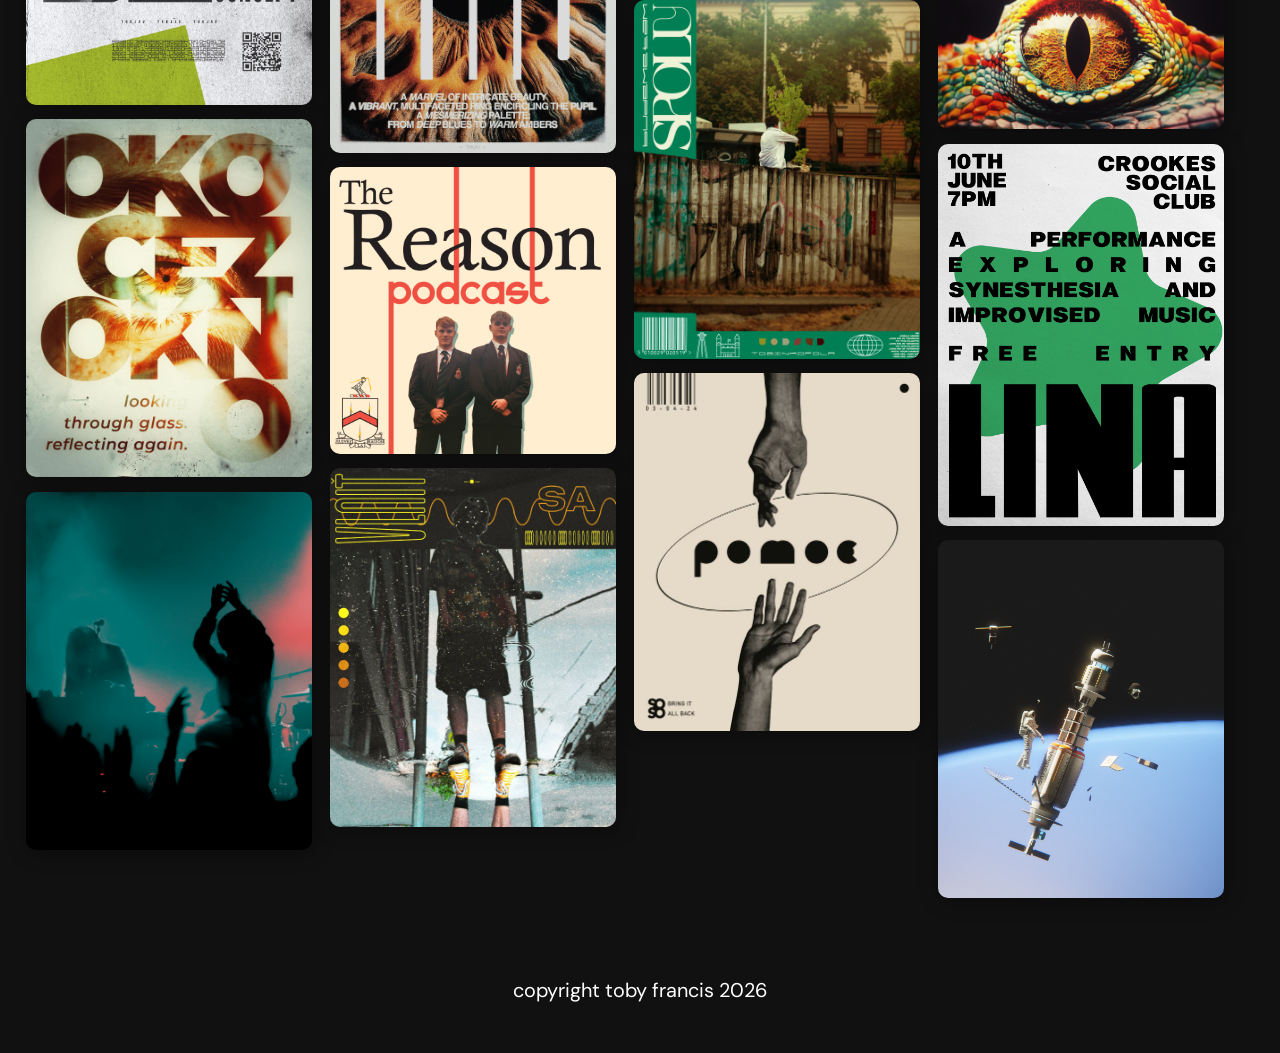
==== commit 25654ae6: "changes" ====
--- a/index.html
+++ b/index.html
@@ -92,7 +92,7 @@
     <br><br>
     sign the <a href="guestbook.html">guestbook</a><br><br>
 <a style="text-align: center;" href="about.html">about me</a><br><br>
-tobj's <a href="collage2.html">ig carousel slicer</a>
+tobj's <a href="collage.html">ig carousel slicer</a>
   <br>
   <h1 style="letter-spacing: 10px;" class="terminal-header">VISUALS</h1>
   <br>
--- a/style.css
+++ b/style.css
@@ -366,6 +366,13 @@
   width: 100%;
 }
 
+.column iframe {
+  margin-top: 0%;
+  margin-bottom: 5%;
+  vertical-align: middle;
+  width: 100%;
+}
+
 @media screen and (orientation: portrait) {
   .column {
     flex: 100%;
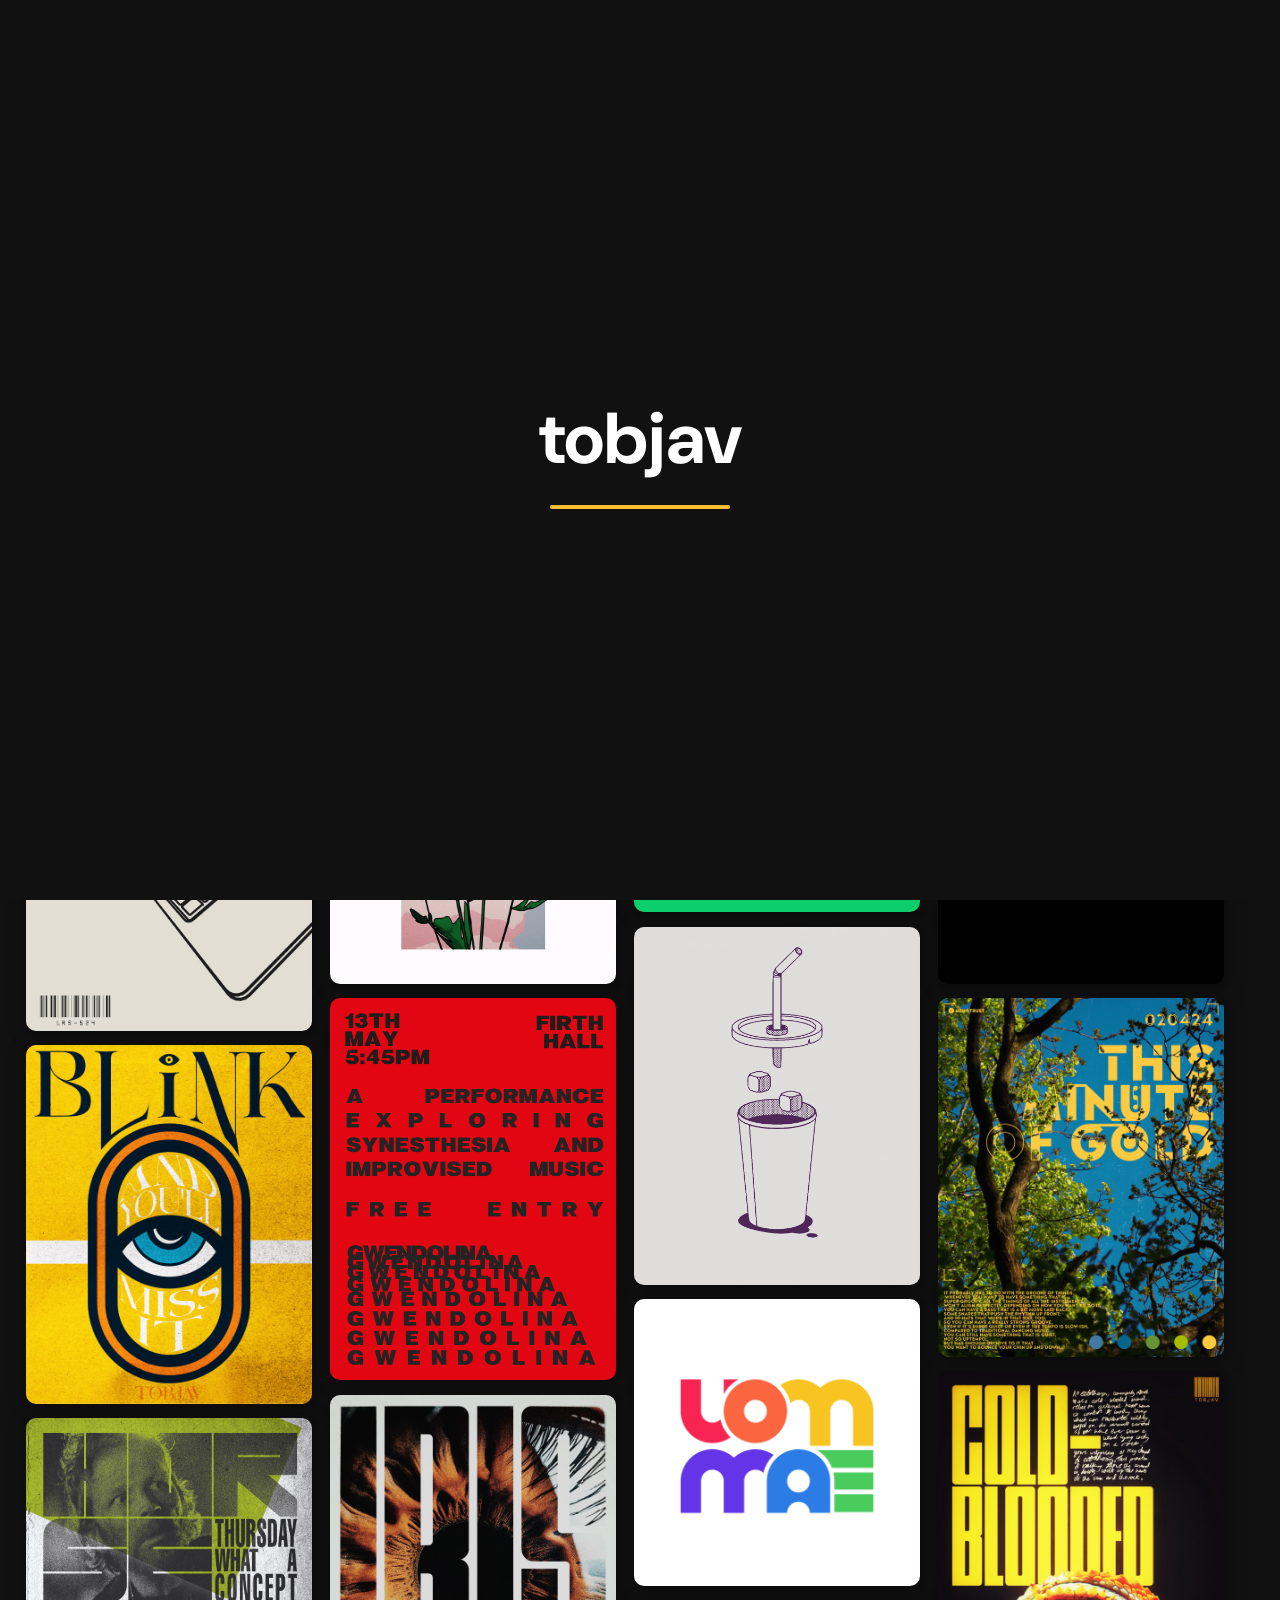
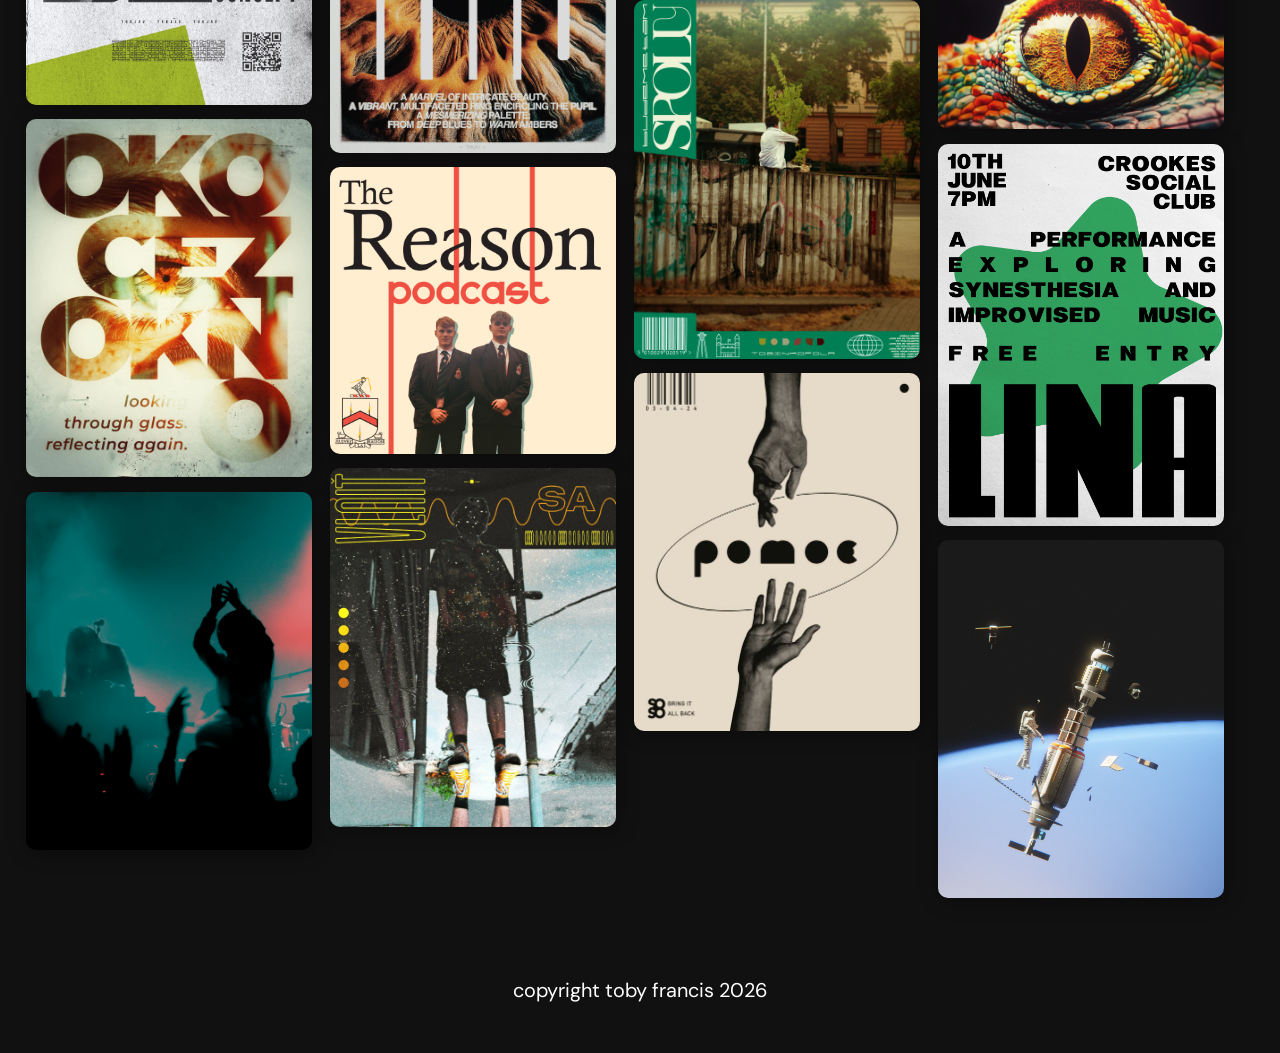
==== commit 37028b90: "typo" ====
--- a/index.html
+++ b/index.html
@@ -116,8 +116,8 @@
   <div class="column">
     <a href="https://www.instagram.com/laptoprepair.shop"><img src="assets\images\laprepshop2.jpg"></a>
     <img src="assets/images/cup.gif" class="zoom-trigger"             alt="B3D animation">
-    <img src="assets/images/uommae.png" class="zoom-trigger"          alt="Design for Uni of Manchester Mech and Aero Engineering">
-    <img src="assets/images/spolu.jpg" class="zoom-trigger"           alt="Adela Meda 'Spolu' Poster Design">
+    <img src="assets/images/uommae.png" class="zoom-trigger"          alt="Design for UOM Mech and Aero Engineering">
+    <img src="assets/images/spolu.jpg" class="zoom-trigger"           alt="Adela Mede 'Spolu' Poster Design">
     <img src="assets/images/pomoc.jpg" class="zoom-trigger">
   </div>
   <div class="column">
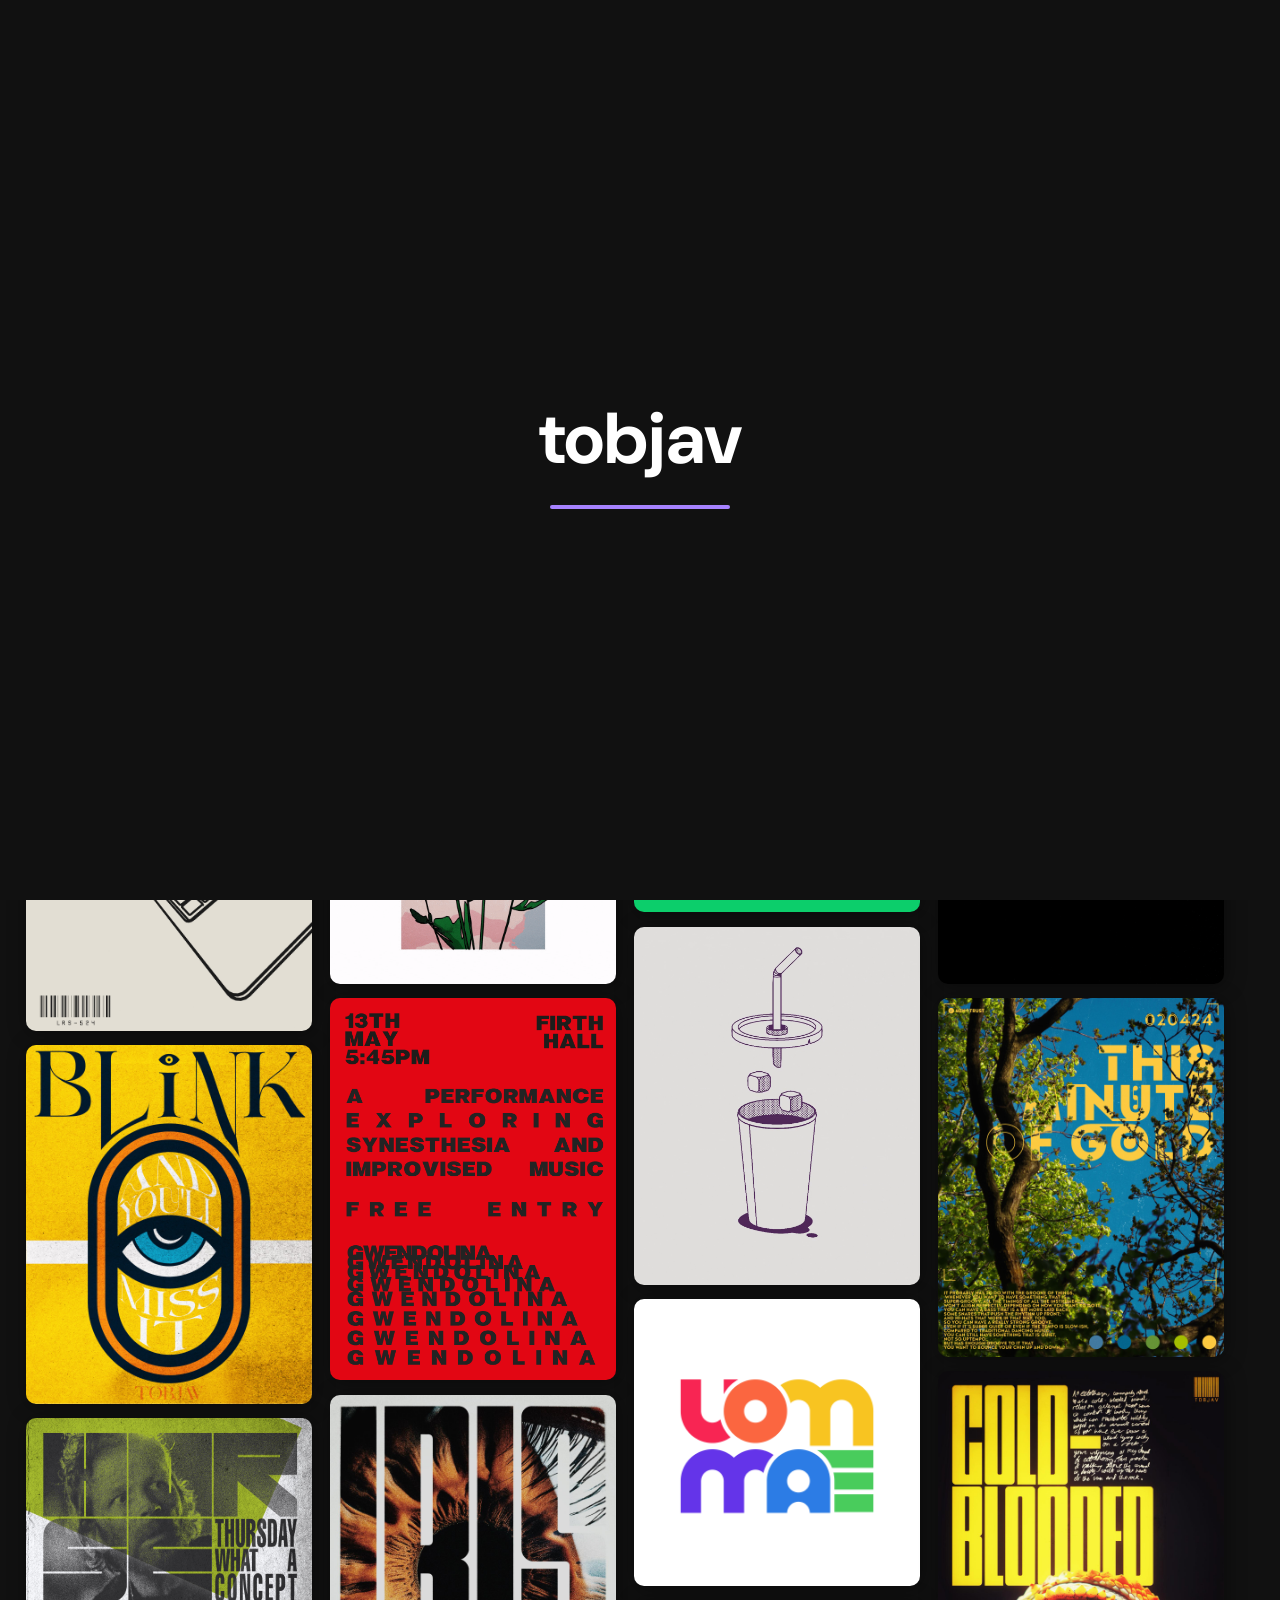
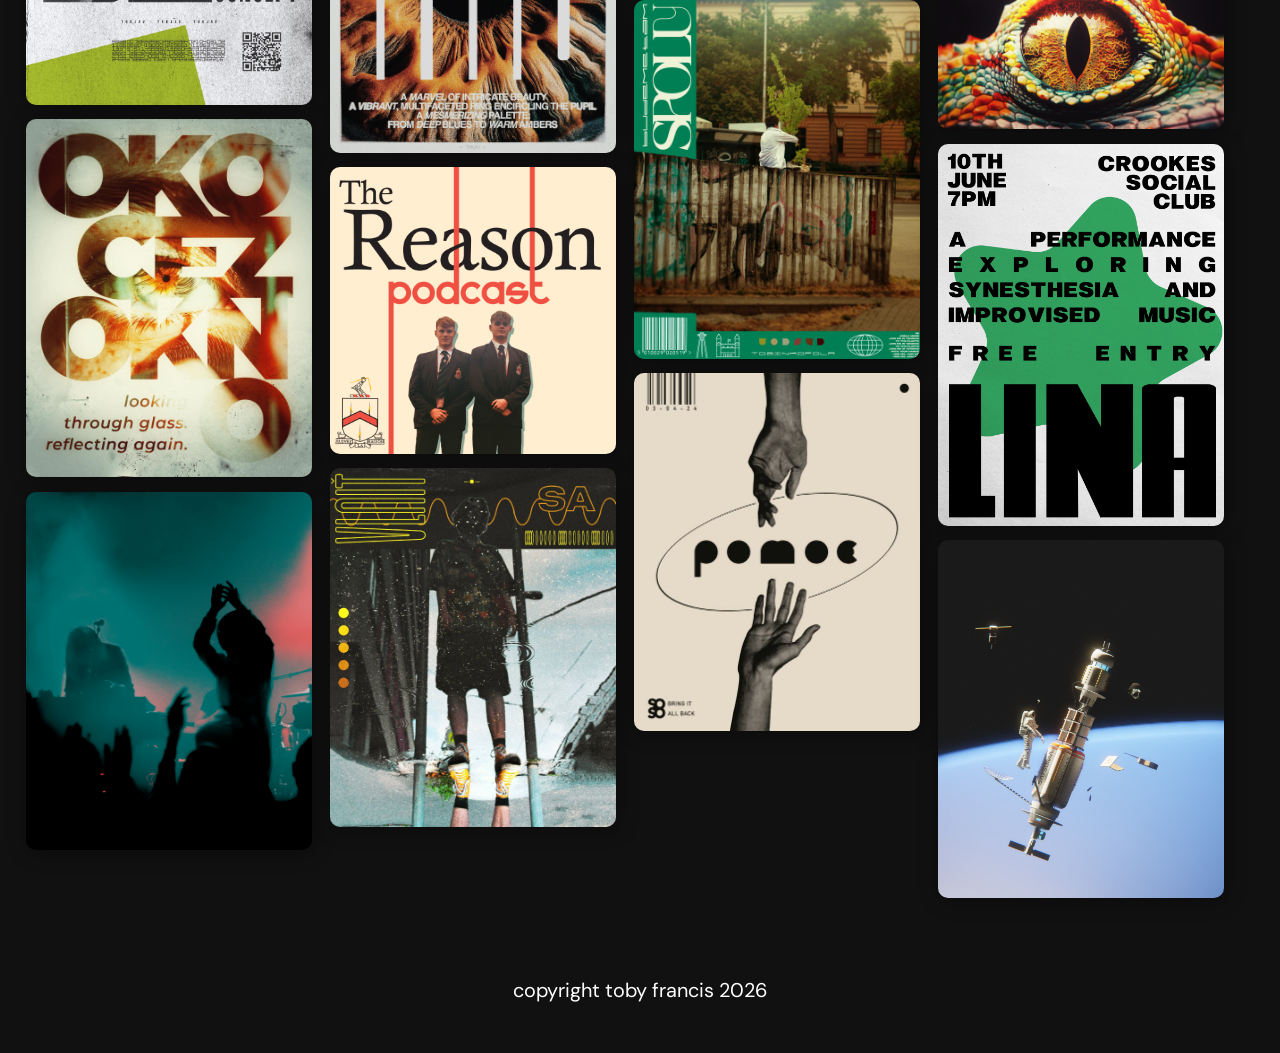
==== commit 4e03b28d: "colours" ====
--- a/index.html
+++ b/index.html
@@ -66,7 +66,7 @@
             }
             .progress-bar {
                 height:100%; width:0%;
-                background:#FABD2F;
+                background:#A682FF;
                 animation: fakeLoad 1.8s cubic-bezier(0.4,0,0.2,1) forwards;
             }
             @keyframes fakeLoad {
@@ -158,7 +158,7 @@
 
 </script>
 
-<button style="font-size: large;" id="chat-launcher" onclick="toggleChat()">ask TOBJAI</button>
+<!-- <button style="font-size: large;" id="chat-launcher" onclick="toggleChat()">ask TOBJAI</button> -->
 
 <div id="chat-window" class="chat-hidden">
   <div class="chat-header">
--- a/style.css
+++ b/style.css
@@ -30,7 +30,7 @@
 .terminal-header::after {
   content: "_";
   margin-left: 15px;
-  color: #fabd2f; 
+  color: #A682FF; 
   animation: blink 1s step-end infinite;
 }
 
@@ -52,7 +52,7 @@
 }
 
 a {
-  color: #fabd2f;
+  color: #A682FF;
   text-decoration: underline;
   font-weight: bolder;
 }
@@ -137,7 +137,7 @@
 }
 .progress-bar {
     height:100%; width:0%;
-    background:#FABD2F;
+    background:#A682FF;
     animation: fakeLoad 1.8s cubic-bezier(0.4,0,0.2,1) forwards;
 }
 @keyframes fakeLoad {
@@ -167,7 +167,7 @@
   bottom: 0;
   margin: auto;
   border: 3px solid;
-  border-color: transparent #fabd2f #fabd2f;
+  border-color: transparent #A682FF #A682FF;
   width: 24px;
   height: 24px;
   border-radius: 50%;
